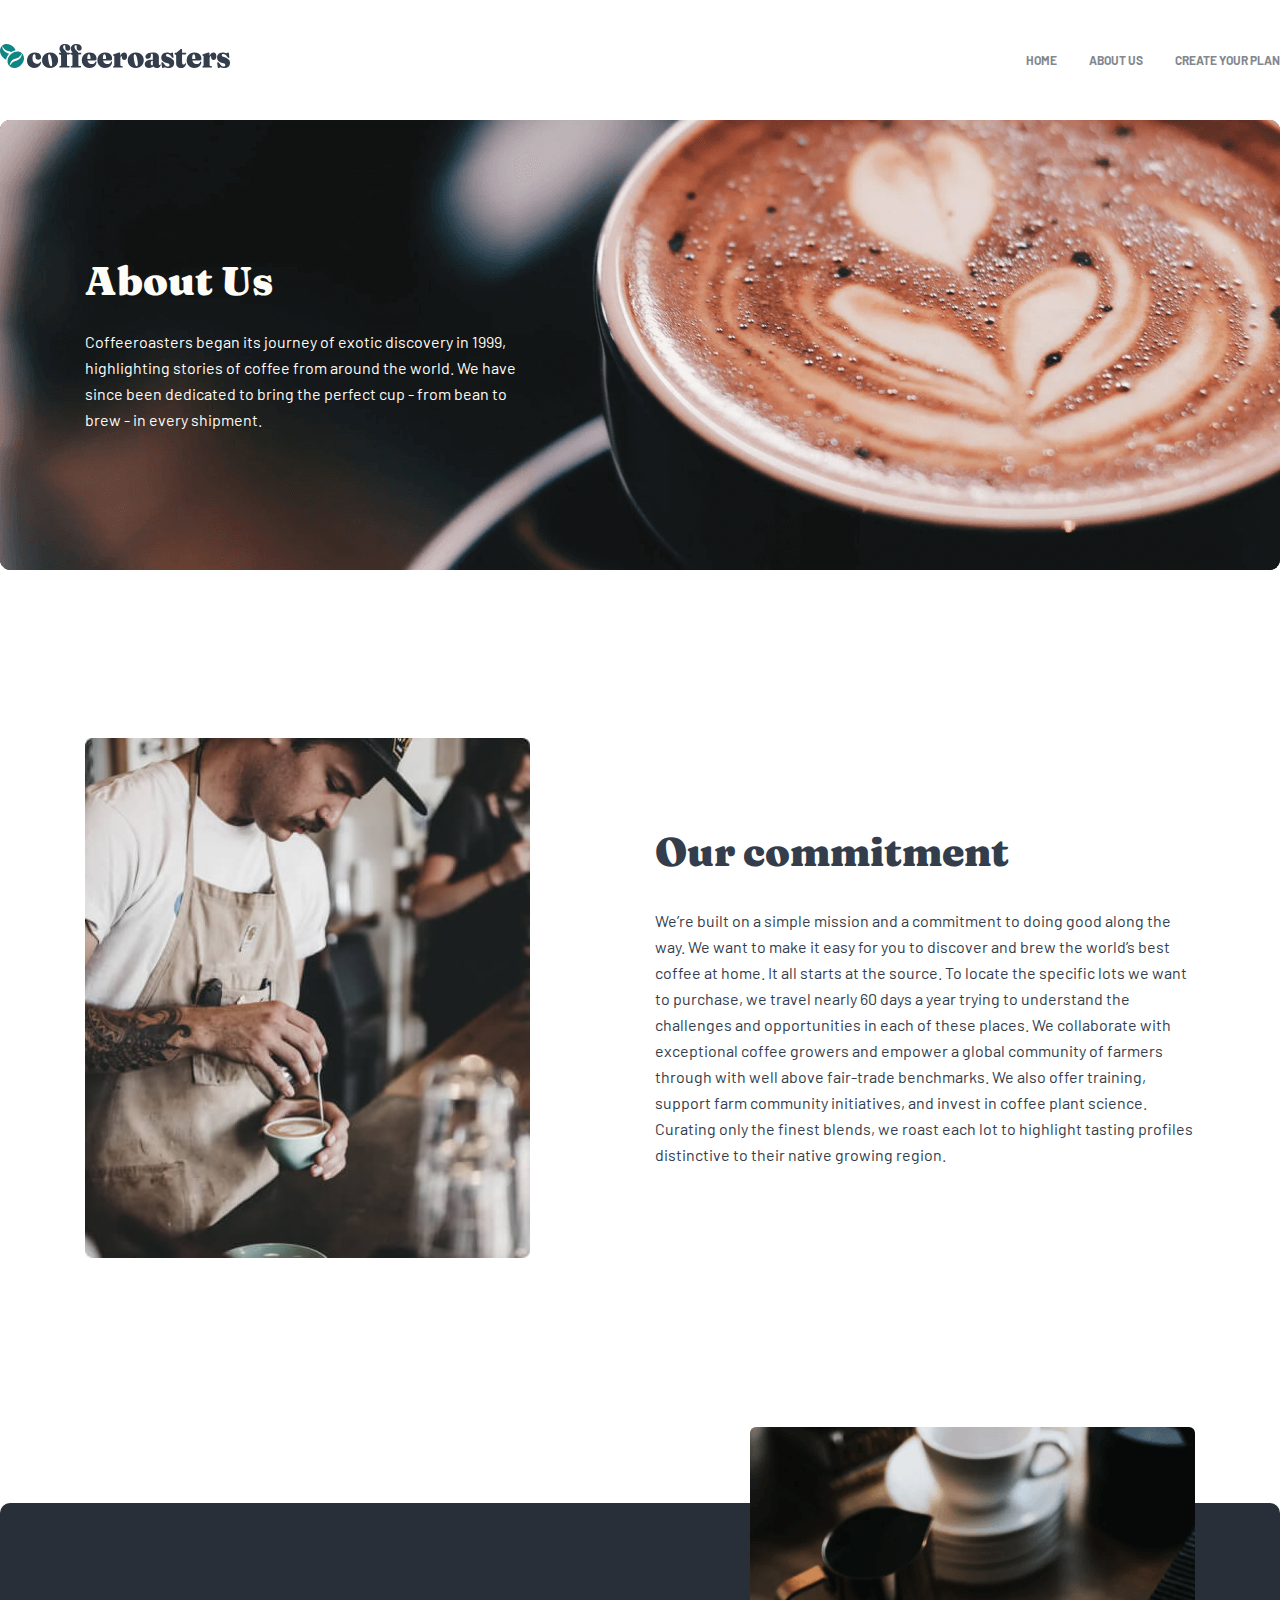
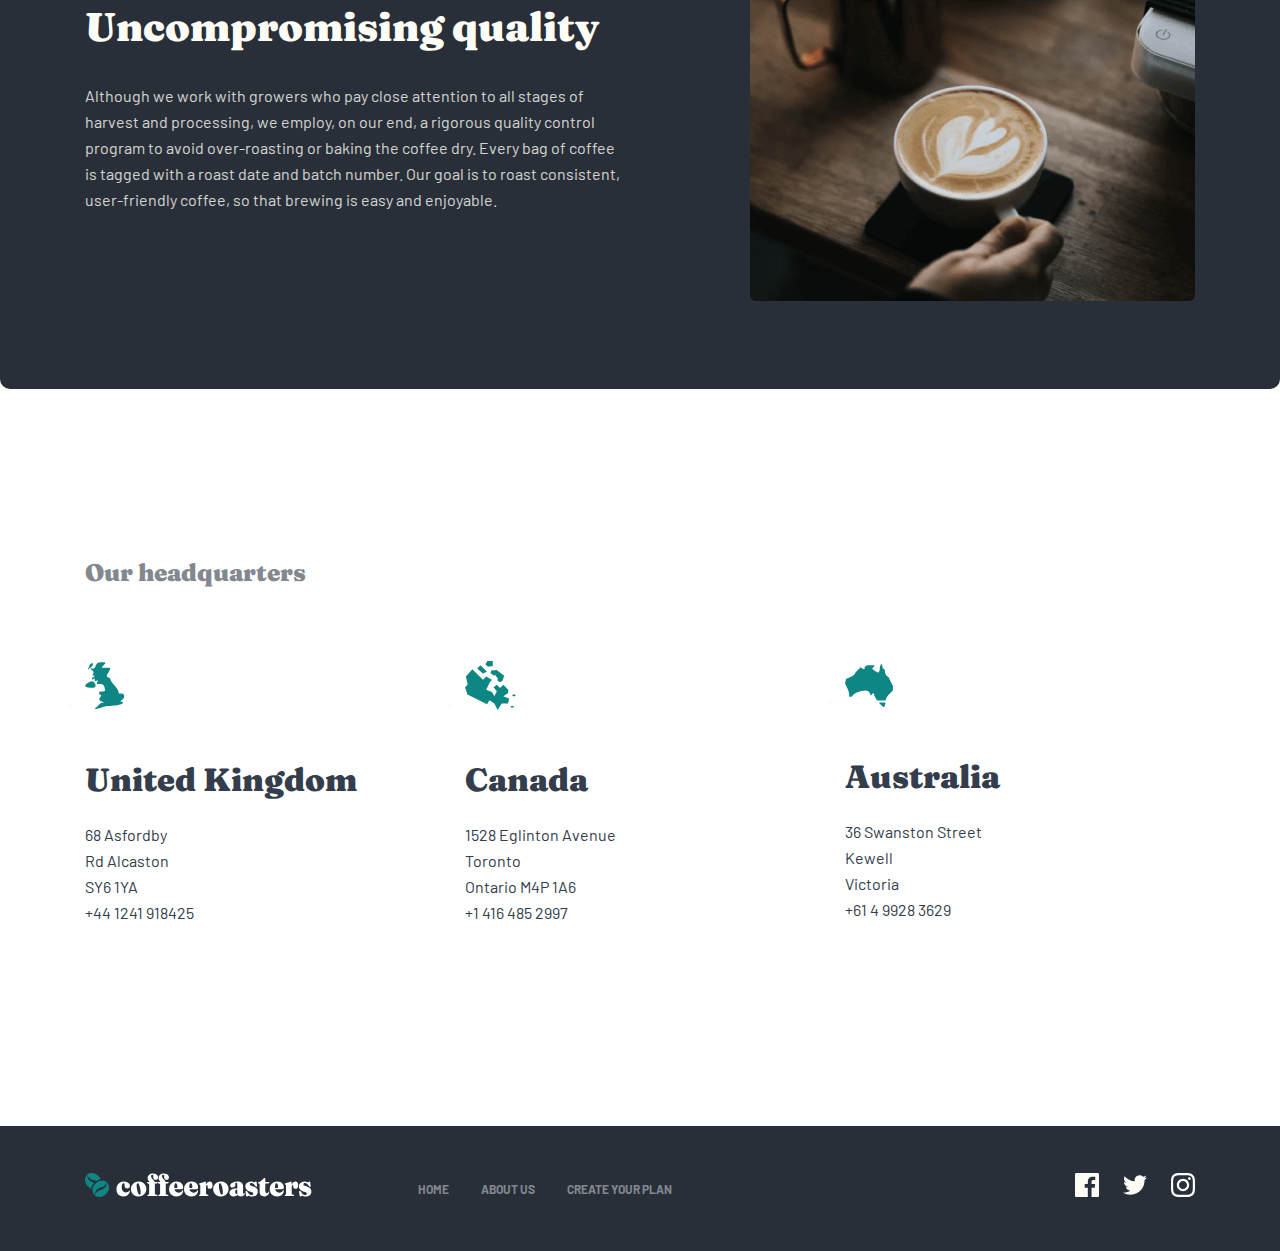
==== pages/about.html @ 466c1c4b "about page full" ====
<!DOCTYPE html>
<html lang="en">
  <head>
    <meta charset="UTF-8" />
    <meta http-equiv="X-UA-Compatible" content="IE=edge" />
    <meta name="viewport" content="width=device-width, initial-scale=1.0" />

    <link rel="stylesheet" href="/css/main.css" />
    <title>About</title>
  </head>
  <body>
    <header class="header">
      <div class="container">
        <div class="header__page">
          <div class="logo">
            <img
              width="24"
              height="24"
              src="/assets/images/Combined_Shape.svg"
              alt="coffee beans"
              class="logo__icon"
            />
            <img
              width="203"
              height="24"
              src="/assets/images/coffeeroasters_logo.svg"
              alt="coffeeroasters logo"
              class="logo__text"
            />
          </div>
          <ul class="nav">
            <li class="nav__item">
              <a href="/index.html" target="_blank">home</a>
            </li>
            <li class="nav__item">
              <a href="/pages/about.html">about us</a>
            </li>
            <li class="nav__item">
              <a href="/pages/subscribe.html" target="_blank"
                >create your plan</a
              >
            </li>
          </ul>
        </div>
      </div>
    </header>

    <main class="about-main">
      <div class="container">
        <!-- about-hero -->
        <section class="about-hero">
          <h2 class="about-hero__title">About Us</h2>
          <p class="about-hero__subtitle">
            Coffeeroasters began its journey of exotic discovery in 1999,
            highlighting stories of coffee from around the world. We have since
            been dedicated to bring the perfect cup - from bean to brew - in
            every shipment.
          </p>
        </section>
        <!-- commitment -->
        <section class="commitment">
          <img
            width="445"
            height="520"
            src="/assets/images/commitment.jpg"
            alt="a man making coffee"
            class="commitment__pic"
          />
          <div class="commitment__text">
            <h3 class="commitment__title">Our commitment</h3>
            <p class="commitment__subtitle">
              We’re built on a simple mission and a commitment to doing good
              along the way. We want to make it easy for you to discover and
              brew the world’s best coffee at home. It all starts at the source.
              To locate the specific lots we want to purchase, we travel nearly
              60 days a year trying to understand the challenges and
              opportunities in each of these places. We collaborate with
              exceptional coffee growers and empower a global community of
              farmers through with well above fair-trade benchmarks. We also
              offer training, support farm community initiatives, and invest in
              coffee plant science. Curating only the finest blends, we roast
              each lot to highlight tasting profiles distinctive to their native
              growing region.
            </p>
          </div>
        </section>
        <!-- quality -->
        <section class="quality">
          <div class="quality__text">
            <h3 class="quality__title">Uncompromising quality</h3>
            <p class="quality__subtitle">
              Although we work with growers who pay close attention to all
              stages of harvest and processing, we employ, on our end, a
              rigorous quality control program to avoid over-roasting or baking
              the coffee dry. Every bag of coffee is tagged with a roast date
              and batch number. Our goal is to roast consistent, user-friendly
              coffee, so that brewing is easy and enjoyable.
            </p>
          </div>
          <img
            width="445"
            height="474"
            src="/assets/images/quality.png"
            alt="a hand holding a cup of coffee"
            class="quality__pic"
          />
        </section>
        <!-- headquarters -->
        <section class="headquarters">
          <h4 class="headquarters__title">Our headquarters</h4>
          <ul class="headquarters__list">
            <li class="headquarters__item">
              <img
                width="40"
                height="49"
                src="/assets/images/UK.svg"
                alt="UK map icon"
                class="headquarters__icon"
              />
              <h5 class="hq__title">United Kingdom</h5>
              <p class="hq__subtitle">
                68 Asfordby <br />
                Rd Alcaston <br />
                SY6 1YA <br />
                +44 1241 918425
              </p>
            </li>
            <li class="headquarters__item">
              <img
                width="51"
                height="49"
                src="/assets/images/Canada.svg"
                alt="Canada map icon"
                class="headquarters__icon"
              />
              <h5 class="hq__title">Canada</h5>
              <p class="hq__subtitle">
                1528 Eglinton Avenue <br />
                Toronto <br />
                Ontario M4P 1A6 <br />
                +1 416 485 2997
              </p>
            </li>
            <li class="headquarters__item">
              <img
                width="48"
                height="43"
                src="/assets/images/Australia.svg"
                alt="Australia map icon"
                class="headquarters__icon"
              />
              <h5 class="hq__title">Australia</h5>
              <p class="hq__subtitle">
                36 Swanston Street <br />
                Kewell <br />
                Victoria <br />
                +61 4 9928 3629
              </p>
            </li>
          </ul>
        </section>
      </div>
    </main>

    <!-- footer -->
    <footer class="footer">
      <div class="container">
        <div class="footer__page">
          <div class="footer__left">
            <div class="footer__logo">
              <img
                width="24"
                height="24"
                src="/assets/images/Combined_Shape.svg"
                alt="coffee beans"
                class="logo__icon"
              />
              <img
                width="203"
                height="24"
                src="/assets/images/coffeeroasters_white.svg"
                alt="coffeeroasters logo"
                class="logo__text"
              />
            </div>
            <ul class="nav footer__nav">
              <li class="nav__item">
                <a href="/index.html">home</a>
              </li>
              <li class="nav__item">
                <a href="/pages/about.html" target="_blank">about us</a>
              </li>
              <li class="nav__item">
                <a href="/pages/subscribe.html" target="_blank"
                  >create your plan</a
                >
              </li>
            </ul>
          </div>
          <ul class="footer__list">
            <li class="footer__icon">
              <a href="https://facebook.com" target="_blank"
                ><img
                  width="24"
                  height="24"
                  src="/assets/images/facebook.svg"
                  alt="facebook icon"
              /></a>
            </li>
            <li class="footer__icon">
              <a href="https://twitter.com" target="_blank"
                ><img
                  width="24"
                  height="24"
                  src="/assets/images/twitter.svg"
                  alt="twitter icon"
              /></a>
            </li>
            <li class="footer__icon">
              <a href="https://instagram.com" target="_blank"
                ><img
                  width="24"
                  height="24"
                  src="/assets/images/instagram.svg"
                  alt="instagram icon"
              /></a>
            </li>
          </ul>
        </div>
      </div>
    </footer>
  </body>
</html>
---- css/main.css ----
.footer__list, .footer__left, .footer__page, .collection__list, .header__page .nav, .header__page {
  display: flex;
  justify-content: space-between;
  align-items: center;
}

* {
  margin: 0;
  padding: 0;
  box-sizing: border-box;
  scroll-behavior: smooth;
}

body {
  font-family: "Barlow-Regular";
  font-size: 16px;
  color: #fefcf7;
  line-height: 26px;
}

.container {
  width: 1280px;
  margin: 0 auto;
}

@font-face {
  font-family: "Barlow-Regular";
  src: url(../assets/fonts/Barlow-Regular.ttf);
  font-weight: 400;
  font-style: normal;
}
@font-face {
  font-family: "Barlow-Bold";
  src: url(../assets/fonts/Barlow-Bold.ttf);
  font-weight: 700;
  font-style: normal;
}
@font-face {
  font-family: "Fraunces";
  src: url(../assets/fonts/Fraunces_9pt-Black.ttf);
  font-weight: 900;
  font-style: normal;
}
.header {
  padding-top: 44px;
}
.header__page .nav {
  font-family: "Barlow-Bold";
  font-size: 12px;
  list-style-type: none;
  text-transform: uppercase;
  gap: 32px;
}
.header__page .nav__item a {
  text-decoration: none;
  color: #83888f;
}
.header__page .nav__item a:hover {
  color: #333d4b;
}

.hero {
  margin-top: 45px;
  padding: 116px 85px;
  background-image: url(/assets/images/Bitmap.jpg);
}
.hero__title {
  font-family: "Fraunces";
  font-size: 72px;
  line-height: 72px;
  color: #fefcf7;
  width: 493px;
}
.hero__subtitle {
  mix-blend-mode: normal;
  opacity: 0.8;
  width: 445px;
  margin-top: 32px;
}
.hero__btn {
  background-color: #f4f1eb;
  border-radius: 6px;
  border: none;
  margin-top: 56px;
  padding: 15px 31px;
  font-family: "Fraunces";
  color: #333d4b;
}
.hero__btn:hover {
  background-color: #66d2cf;
  color: #fefcf7;
}
.hero__btn:active {
  background-color: #fdd6ba;
  color: #333d4b;
}

.collection {
  margin-top: 160px;
}
.collection__title {
  font-family: "Fraunces";
  font-size: 150px;
  line-height: 72px;
  text-align: center;
  background: -webkit-linear-gradient(#dadad8, #fefcf7);
  -webkit-background-clip: text;
  -webkit-text-fill-color: transparent;
  padding: 20px 86px;
  margin-bottom: -40px;
  mix-blend-mode: normal;
}
.collection__item {
  width: 255px;
  text-align: center;
}
.collection .card__title {
  font-family: "Fraunces";
  font-size: 24px;
  color: #333d4b;
  margin-top: 70px;
}
.collection .card__subtitle {
  color: #333d4b;
  margin-top: 24px;
}

.choose__page {
  margin-top: 200px;
  background-color: #282f38;
  border-radius: 10px;
}
.choose__text {
  text-align: center;
  padding: 100px 370px;
  padding-bottom: 300px;
}
.choose__title {
  font-family: "Fraunces";
  font-size: 24px;
}
.choose__subtitle {
  margin-top: 32px;
  opacity: 0.8;
}
.choose__cards {
  margin-top: -240px;
  display: flex;
  justify-content: center;
}
.choose__cards_title {
  font-family: "Fraunces";
  font-size: 24px;
  margin-top: 56px;
}
.choose__cards_subtitle {
  margin-top: 24px;
  opacity: 0.8;
}
.choose__list {
  display: flex;
  align-items: center;
  gap: 30px;
  list-style-type: none;
}
.choose__item {
  width: 350px;
  padding: 72px 48px 48px 48px;
  text-align: center;
  background-color: #0e8784;
  border-radius: 8px;
}

.work {
  margin-top: 200px;
  padding: 0 85px;
}
.work__title {
  font-family: "Fraunces";
  font-size: 24px;
  line-height: 32px;
  color: #83888f;
}
.work__line {
  position: relative;
  margin-top: 95px;
}
.work__line .line__oval1 {
  position: absolute;
  left: 0;
  top: 0;
}
.work__line .line__oval2 {
  position: absolute;
  left: 380px;
  top: 0;
}
.work__line .line__oval3 {
  position: absolute;
  left: 760px;
  top: 0;
}
.work__list {
  display: flex;
  align-items: center;
  gap: 95px;
  margin-top: 82px;
}
.work__item_num {
  font-family: "Fraunces";
  font-size: 72px;
  line-height: 72px;
  color: #fdd6ba;
}
.work__item_title {
  width: 255px;
  font-family: "Fraunces";
  font-size: 32px;
  line-height: 36px;
  margin-top: 38px;
  color: #333d4b;
}
.work__item_subtitle {
  margin-top: 42px;
  color: #333d4b;
}
.work__btn {
  margin-top: 64px;
}

.footer {
  margin-top: 200px;
}
.footer__page {
  padding: 47px 85px;
  background-color: #282f38;
}
.footer__left {
  gap: 103px;
}
.footer__nav {
  display: flex;
  align-items: center;
  gap: 32px;
  list-style-type: none;
}
.footer__nav .nav__item {
  text-transform: uppercase;
  font-family: "Barlow-Bold";
  font-size: 12px;
}
.footer__nav .nav__item:hover a {
  color: #fefcf7;
}
.footer__nav .nav__item a {
  text-decoration: none;
  color: #83888f;
}
.footer__list {
  gap: 24px;
  list-style-type: none;
}

.about-hero {
  margin-top: 45px;
  padding: 137px 85px;
  background-image: url(/assets/images/Bitmap_1.png);
}
.about-hero__title {
  font-family: "Fraunces";
  font-size: 40px;
  line-height: 48px;
}
.about-hero__subtitle {
  width: 445px;
  margin-top: 24px;
}

.commitment {
  display: flex;
  align-items: center;
  justify-content: center;
  gap: 125px;
  margin-top: 168px;
}
.commitment__title {
  font-family: "Fraunces";
  font-size: 40px;
  line-height: 48px;
  color: #333d4b;
}
.commitment__subtitle {
  width: 540px;
  margin-top: 32px;
  color: #333d4b;
}

.quality {
  display: flex;
  justify-content: space-between;
  margin-top: 245px;
  background-color: #282f38;
  padding-left: 85px;
  padding-right: 85px;
  border-radius: 10px;
}
.quality__text {
  padding-top: 100px;
  padding-bottom: 176px;
}
.quality__title {
  font-family: "Fraunces";
  font-size: 40px;
  line-height: 48px;
}
.quality__subtitle {
  width: 540px;
  margin-top: 32px;
  opacity: 0.8;
}
.quality__pic {
  margin-top: -76px;
  border-radius: 6px;
}

.headquarters {
  margin-top: 168px;
  padding-left: 85px;
}
.headquarters__title {
  font-family: "Fraunces";
  font-size: 24px;
  line-height: 32px;
  color: #83888f;
}
.headquarters__list {
  display: flex;
  align-items: center;
  gap: 95px;
}
.headquarters__item {
  width: 285px;
  margin-top: 72px;
}
.headquarters__item .hq__title {
  font-family: "Fraunces";
  font-size: 32px;
  line-height: 36px;
  margin-top: 45px;
  color: #333d4b;
}
.headquarters__item .hq__subtitle {
  margin-top: 24px;
  color: #333d4b;
}/*# sourceMappingURL=main.css.map */
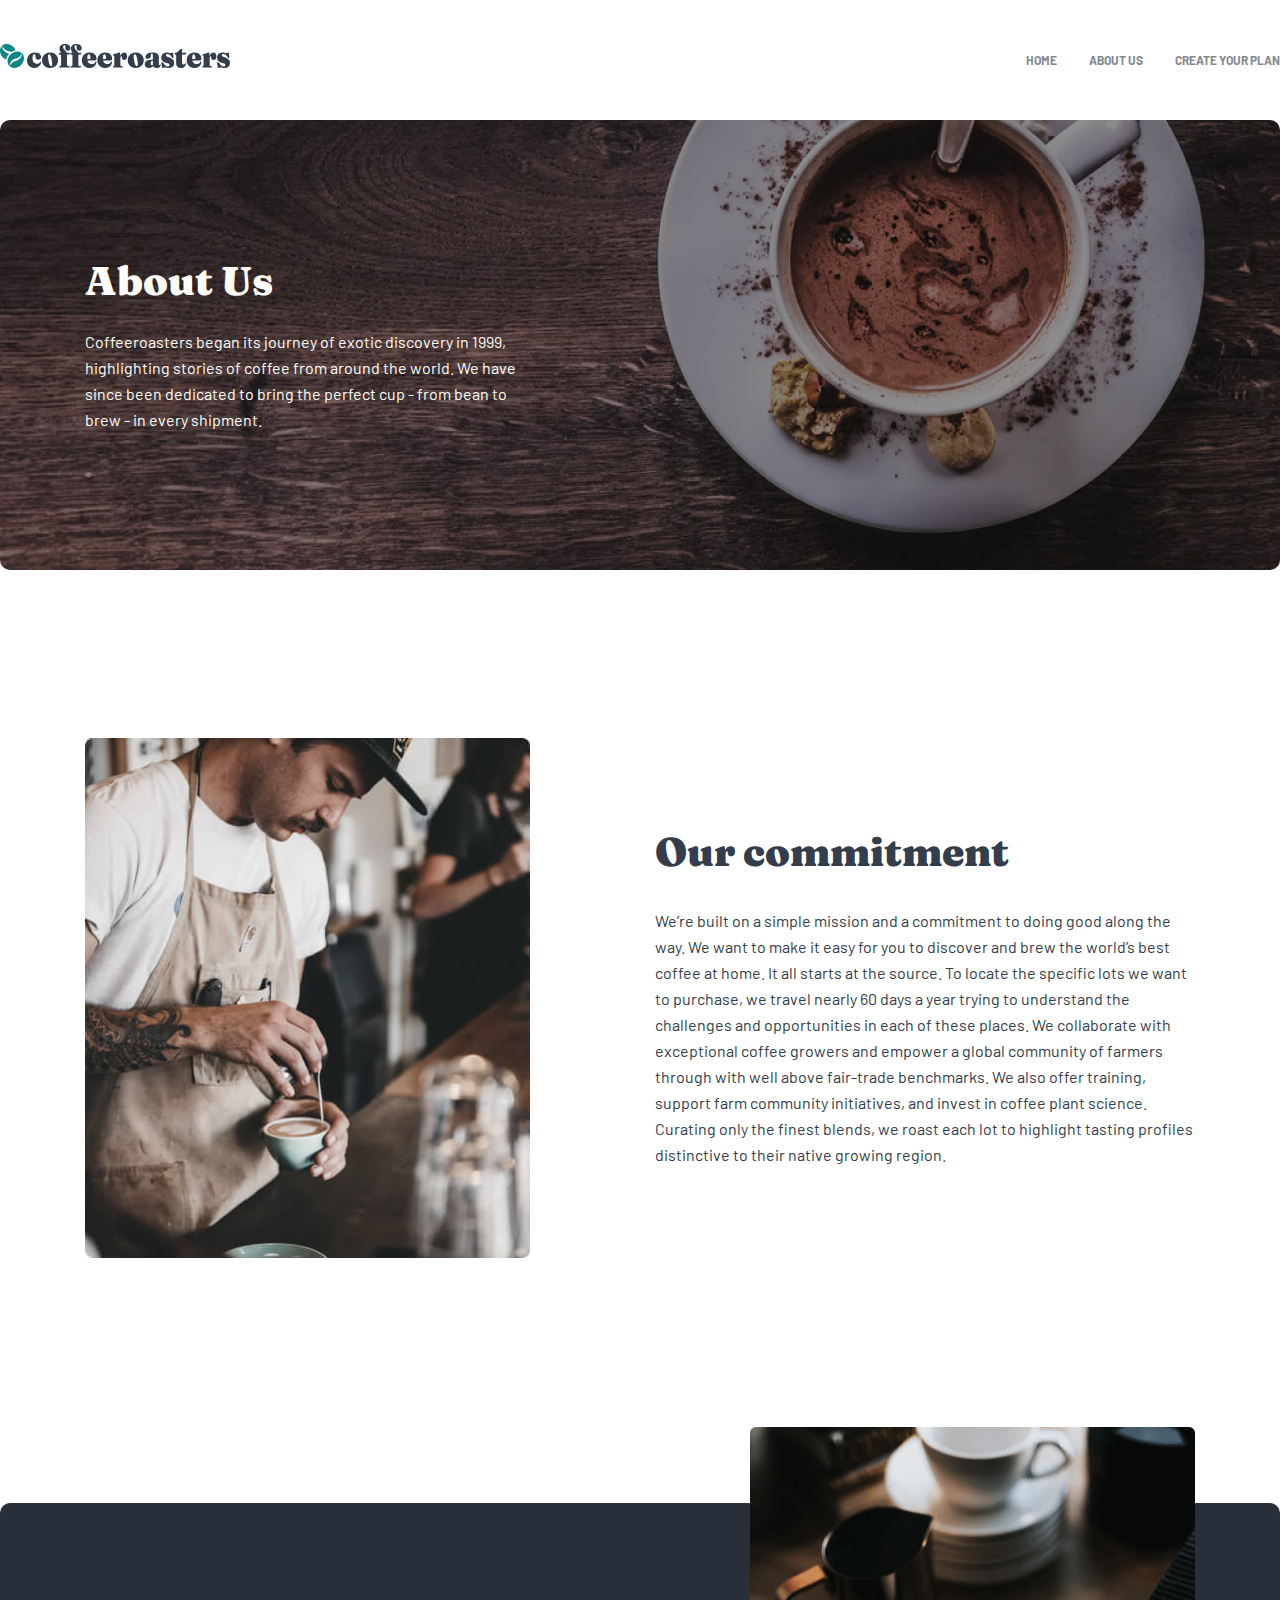
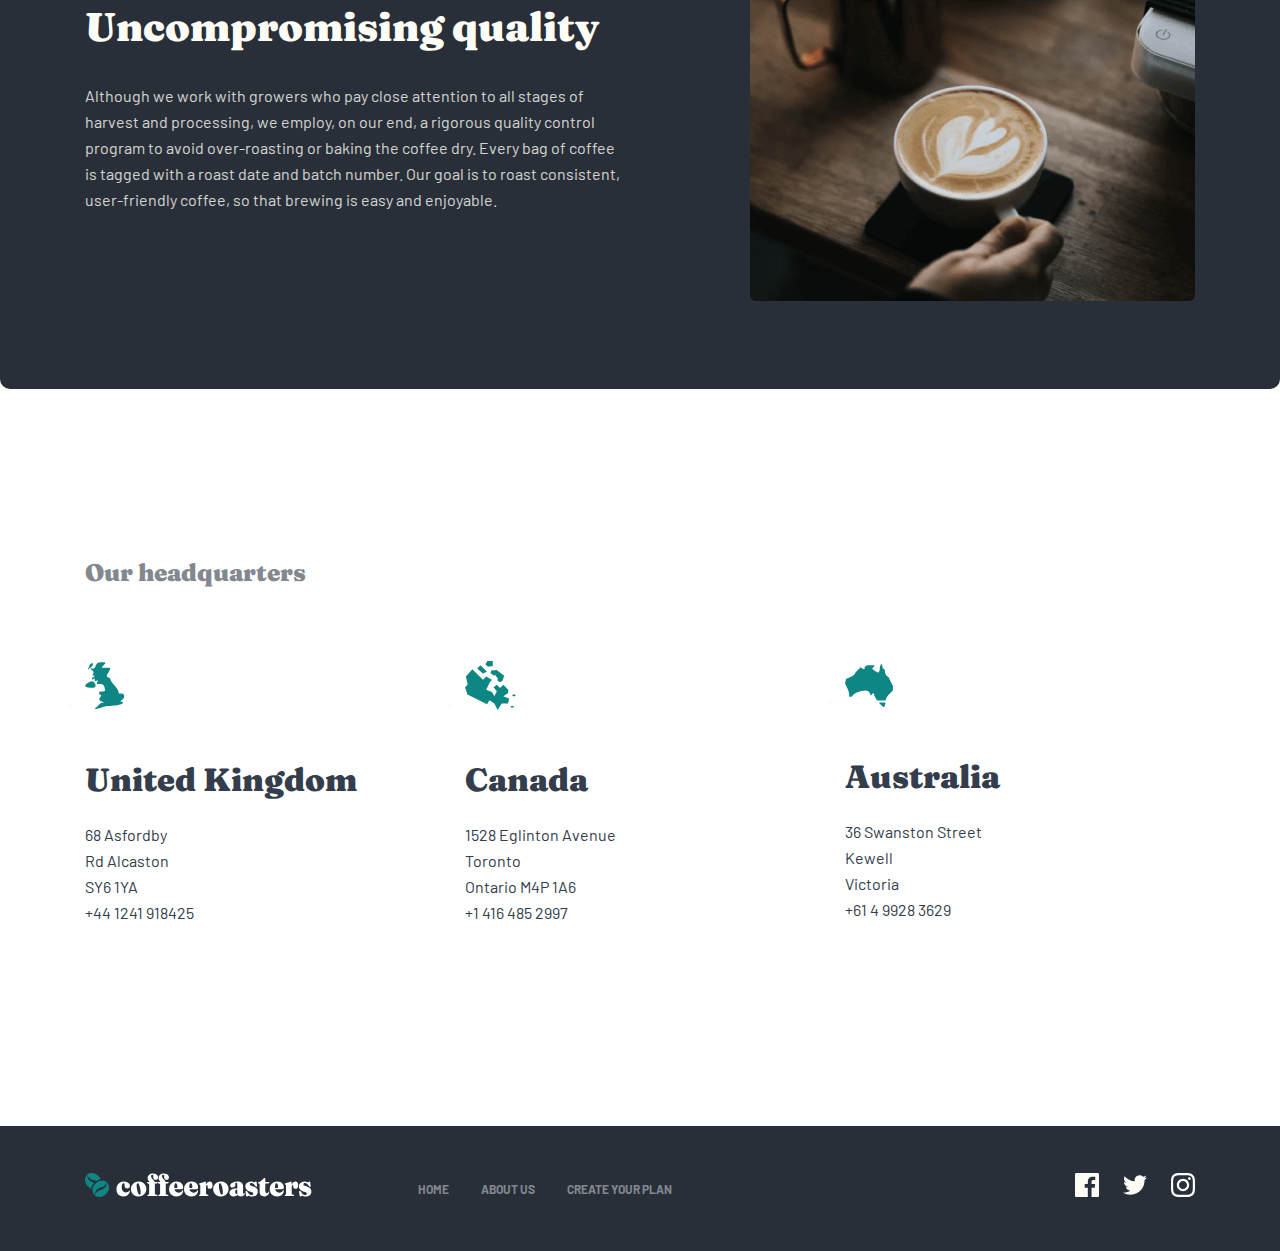
==== commit be674624: "the end" ====
--- a/pages/about.html
+++ b/pages/about.html
@@ -185,10 +185,10 @@
             </div>
             <ul class="nav footer__nav">
               <li class="nav__item">
-                <a href="/index.html">home</a>
+                <a href="/index.html" target="_blank">home</a>
               </li>
               <li class="nav__item">
-                <a href="/pages/about.html" target="_blank">about us</a>
+                <a href="/pages/about.html">about us</a>
               </li>
               <li class="nav__item">
                 <a href="/pages/subscribe.html" target="_blank"
--- a/css/main.css
+++ b/css/main.css
@@ -1,4 +1,4 @@
-.footer__list, .footer__left, .footer__page, .collection__list, .header__page .nav, .header__page {
+.blitz-question .answer-list, .footer__list, .footer__left, .footer__page, .collection__list, .header__page .nav, .header__page {
   display: flex;
   justify-content: space-between;
   align-items: center;
@@ -63,6 +63,7 @@
   margin-top: 45px;
   padding: 116px 85px;
   background-image: url(/assets/images/Bitmap.jpg);
+  border-radius: 10px;
 }
 .hero__title {
   font-family: "Fraunces";
@@ -187,7 +188,7 @@
 }
 .work__line .line__oval1 {
   position: absolute;
-  left: 0;
+  left: -14px;
   top: 0;
 }
 .work__line .line__oval2 {
@@ -197,7 +198,7 @@
 }
 .work__line .line__oval3 {
   position: absolute;
-  left: 760px;
+  left: 745px;
   top: 0;
 }
 .work__list {
@@ -205,6 +206,7 @@
   align-items: center;
   gap: 95px;
   margin-top: 82px;
+  list-style-type: none;
 }
 .work__item_num {
   font-family: "Fraunces";
@@ -261,10 +263,15 @@
   list-style-type: none;
 }
 
+.subs-footer {
+  margin-top: 168px;
+}
+
 .about-hero {
   margin-top: 45px;
   padding: 137px 85px;
-  background-image: url(/assets/images/Bitmap_1.png);
+  background-image: url(/assets/images/about-hero.png);
+  border-radius: 10px;
 }
 .about-hero__title {
   font-family: "Fraunces";
@@ -352,4 +359,185 @@
 .headquarters__item .hq__subtitle {
   margin-top: 24px;
   color: #333d4b;
+}
+
+.subs-hero {
+  margin-top: 52px;
+  padding: 134px 85px;
+  background-image: url(/assets/images/subs-hero.png);
+  border-radius: 10px;
+}
+.subs-hero__title {
+  font-family: "Fraunces";
+  font-size: 72px;
+  line-height: 72px;
+}
+.subs-hero__subtitle {
+  width: 445px;
+  margin-top: 32px;
+  opacity: 0.8;
+}
+
+.plan-menu {
+  margin-top: 155px;
+  padding-top: 33px;
+  padding-left: 100px;
+  padding-right: 150px;
+  padding-bottom: 100px;
+  background-color: #282f38;
+  border-radius: 10px;
+}
+.plan-menu__title {
+  color: #fefcf7;
+}
+.plan-menu__subtitle {
+  color: #fefcf7;
+}
+
+.option-question {
+  display: flex;
+  justify-content: space-between;
+  margin-top: 168px;
+  padding-right: 85px;
+  padding-left: 85px;
+}
+
+.option-menu__line {
+  opacity: 0.5;
+}
+.option-menu__text {
+  width: 255px;
+  display: flex;
+  align-items: center;
+  gap: 24px;
+  font-family: "Fraunces";
+  font-size: 24px;
+  line-height: 32px;
+  margin: 24px 0;
+  color: #acafb2;
+}
+.option-menu__text:first-child {
+  margin-top: 0;
+}
+.option-menu__text:hover {
+  color: #b5b7b9;
+}
+.option-menu__text:hover span {
+  color: #858a90;
+}
+.option-menu__text:active {
+  color: #858a90;
+}
+.option-menu__text:active span {
+  color: #333d4b;
+}
+
+.blitz-question__list {
+  display: flex;
+  flex-direction: column;
+  gap: 88px;
+}
+.blitz-question__item .question {
+  display: flex;
+  align-items: center;
+  justify-content: space-between;
+}
+.blitz-question__item .question__text {
+  font-family: "Fraunces";
+  font-size: 40px;
+  line-height: 48px;
+  color: #83888f;
+}
+.blitz-question__item .arrow-up {
+  border: solid black;
+  border-width: 0 3px 3px 0;
+  display: inline-block;
+  padding: 3px;
+  transform: rotate(-135deg);
+  -webkit-transform: rotate(-135deg);
+}
+.blitz-question .answer-list {
+  margin-top: 56px;
+}
+.blitz-question .answer-list .answer-item {
+  padding: 32px 28px;
+  padding-bottom: 84px;
+  background-color: #f4f1eb;
+  border-radius: 8px;
+  transition: background-color 0.3s linear;
+}
+.blitz-question .answer-list .answer-item .answer-title {
+  font-family: "Fraunces";
+  font-size: 24px;
+  line-height: 32px;
+  color: #333d4b;
+}
+.blitz-question .answer-list .answer-item .answer-subtitle {
+  width: 172px;
+  margin-top: 24px;
+  color: #333d4b;
+}
+.blitz-question .answer-list .answer-item_active {
+  background-color: #0e8784;
+}
+.blitz-question .answer-list .answer-item_active .answer-title {
+  color: #fff;
+}
+.blitz-question .answer-list .answer-item_active .answer-subtitle {
+  color: #fefcf7;
+}
+.blitz-question .answer-list .answer-item_active:hover .answer-title {
+  color: #333d4b;
+}
+.blitz-question .answer-list .answer-item_active:hover .answer-subtitle {
+  color: #333d4b;
+}
+.blitz-question .answer-list .answer-item:hover {
+  background-color: #fdd6ba;
+}
+.blitz-question .order {
+  margin-top: 84px;
+  padding: 31px 64px 27px 64px;
+  background-color: #282f38;
+}
+.blitz-question .order__title {
+  text-transform: uppercase;
+  color: #fff;
+  font-weight: 400;
+  font-size: 16px;
+  opacity: 0.5;
+}
+.blitz-question .order__subtitle {
+  margin-top: 8px;
+  width: 602px;
+  font-family: "Fraunces";
+  font-size: 24px;
+  line-height: 40px;
+  color: #fff;
+}
+.blitz-question .order .green-text {
+  color: #0e8784;
+}
+.blitz-question .create-button {
+  text-align: right;
+}
+.blitz-question .create-button .create-plan-btn {
+  margin-top: 40px;
+  padding: 15px 35px;
+  background-color: #f4f1eb;
+  font-family: "Fraunces";
+  font-size: 18px;
+  line-height: 25px;
+  text-align: center;
+  border: none;
+  color: #333d4b;
+  border-radius: 6px;
+}
+.blitz-question .create-button .create-plan-btn:hover {
+  background-color: #66d2cf;
+  color: #fefcf7;
+}
+.blitz-question .create-button .create-plan-btn:active {
+  color: #333d4b;
+  background-color: #fdd6ba;
 }/*# sourceMappingURL=main.css.map */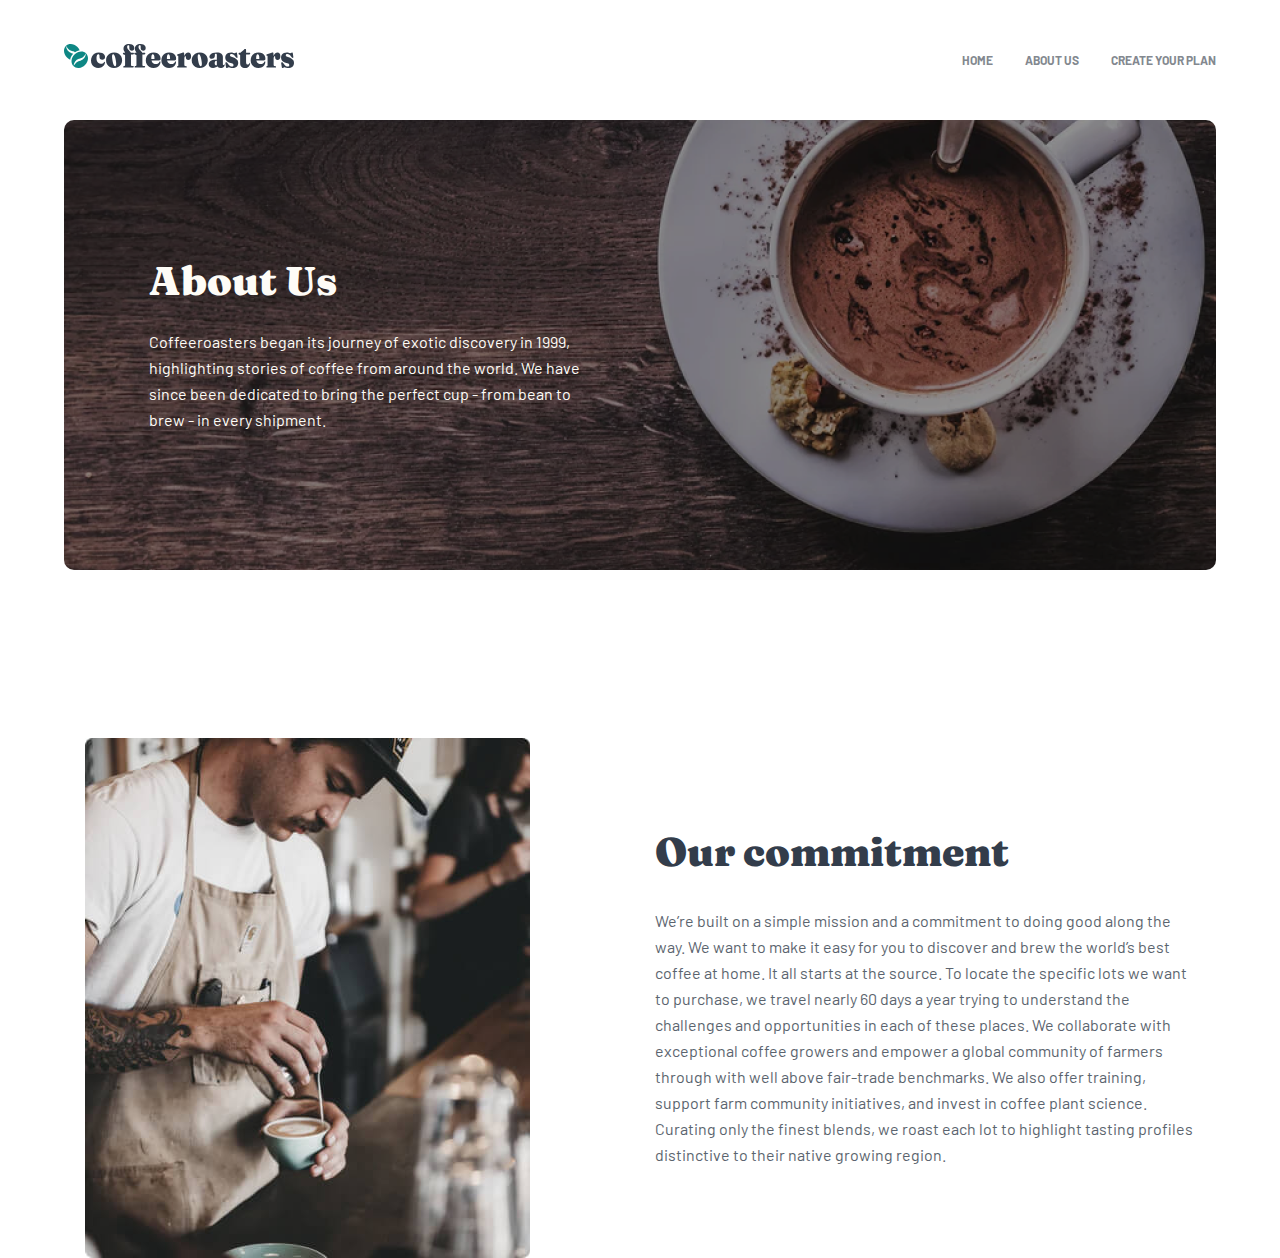
==== commit 19aecd8b: "home-page-got-responsed" ====
--- a/pages/about.html
+++ b/pages/about.html
@@ -41,13 +41,19 @@
               >
             </li>
           </ul>
+          <img
+            width="16"
+            height="15"
+            src="../assets/images/hamburger-icon.svg"
+            alt="hamburger-icon"
+            class="hamburger-icon"
+          />
         </div>
       </div>
     </header>
 
     <main class="about-main">
       <div class="container">
-        <!-- about-hero -->
         <section class="about-hero">
           <h2 class="about-hero__title">About Us</h2>
           <p class="about-hero__subtitle">
@@ -57,11 +63,9 @@
             every shipment.
           </p>
         </section>
-        <!-- commitment -->
+
         <section class="commitment">
           <img
-            width="445"
-            height="520"
             src="/assets/images/commitment.jpg"
             alt="a man making coffee"
             class="commitment__pic"
@@ -84,7 +88,8 @@
             </p>
           </div>
         </section>
-        <!-- quality -->
+
+        <!--         
         <section class="quality">
           <div class="quality__text">
             <h3 class="quality__title">Uncompromising quality</h3>
@@ -105,7 +110,7 @@
             class="quality__pic"
           />
         </section>
-        <!-- headquarters -->
+        
         <section class="headquarters">
           <h4 class="headquarters__title">Our headquarters</h4>
           <ul class="headquarters__list">
@@ -158,29 +163,19 @@
               </p>
             </li>
           </ul>
-        </section>
+        </section> -->
       </div>
     </main>
 
-    <!-- footer -->
-    <footer class="footer">
+    <!-- <footer class="footer">
       <div class="container">
         <div class="footer__page">
           <div class="footer__left">
             <div class="footer__logo">
               <img
-                width="24"
-                height="24"
-                src="/assets/images/Combined_Shape.svg"
-                alt="coffee beans"
-                class="logo__icon"
-              />
-              <img
-                width="203"
-                height="24"
-                src="/assets/images/coffeeroasters_white.svg"
-                alt="coffeeroasters logo"
-                class="logo__text"
+                src="/assets/images/footer_logo.svg"
+                alt="logo"
+                class="footer__logo_icon"
               />
             </div>
             <ul class="nav footer__nav">
@@ -188,46 +183,70 @@
                 <a href="/index.html" target="_blank">home</a>
               </li>
               <li class="nav__item">
-                <a href="/pages/about.html">about us</a>
+                <a href="./about.html">about us</a>
               </li>
               <li class="nav__item">
-                <a href="/pages/subscribe.html" target="_blank"
-                  >create your plan</a
-                >
+                <a href="./subscribe.html" target="_blank">create your plan</a>
               </li>
             </ul>
           </div>
           <ul class="footer__list">
             <li class="footer__icon">
               <a href="https://facebook.com" target="_blank"
-                ><img
+                ><svg
+                  class="facebook-icon"
                   width="24"
                   height="24"
-                  src="/assets/images/facebook.svg"
-                  alt="facebook icon"
-              /></a>
+                  viewBox="0 0 24 24"
+                  fill="none"
+                  xmlns="http://www.w3.org/2000/svg"
+                >
+                  <path
+                    d="M22.675 0H1.325C0.593 0 0 0.593 0 1.325V22.676C0 23.407 0.593 24 1.325 24H12.82V14.706H9.692V11.084H12.82V8.413C12.82 5.313 14.713 3.625 17.479 3.625C18.804 3.625 19.942 3.724 20.274 3.768V7.008L18.356 7.009C16.852 7.009 16.561 7.724 16.561 8.772V11.085H20.148L19.681 14.707H16.561V24H22.677C23.407 24 24 23.407 24 22.675V1.325C24 0.593 23.407 0 22.675 0Z"
+                    fill="#FEFCF7"
+                  />
+                </svg>
+              </a>
             </li>
             <li class="footer__icon">
               <a href="https://twitter.com" target="_blank"
-                ><img
+                ><svg
+                  class="twitter-icon"
+                  width="24"
+                  height="20"
+                  viewBox="0 0 24 20"
+                  fill="none"
+                  xmlns="http://www.w3.org/2000/svg"
+                >
+                  <path
+                    d="M24 2.55705C23.117 2.94905 22.168 3.21305 21.172 3.33205C22.189 2.72305 22.97 1.75805 23.337 0.608047C22.386 1.17205 21.332 1.58205 20.21 1.80305C19.313 0.846047 18.032 0.248047 16.616 0.248047C13.437 0.248047 11.101 3.21405 11.819 6.29305C7.728 6.08805 4.1 4.12805 1.671 1.14905C0.381 3.36205 1.002 6.25705 3.194 7.72305C2.388 7.69705 1.628 7.47605 0.965 7.10705C0.911 9.38805 2.546 11.522 4.914 11.997C4.221 12.185 3.462 12.229 2.69 12.081C3.316 14.037 5.134 15.46 7.29 15.5C5.22 17.123 2.612 17.848 0 17.54C2.179 18.937 4.768 19.752 7.548 19.752C16.69 19.752 21.855 12.031 21.543 5.10605C22.505 4.41105 23.34 3.54405 24 2.55705Z"
+                    fill="#FEFCF7"
+                  />
+                </svg>
+              </a>
+            </li>
+            <li class="footer__icon">
+              <a href="https://instagram.com" target="_blank"
+                ><svg
+                  class="instagram-icon"
                   width="24"
                   height="24"
-                  src="/assets/images/twitter.svg"
-                  alt="twitter icon"
-              /></a>
-            </li>
-            <li class="footer__icon">
-              <a href="https://instagram.com" target="_blank"
-                ><img
-                  width="24"
-                  height="24"
-                  src="/assets/images/instagram.svg"
-                  alt="instagram icon"
-              /></a>
+                  viewBox="0 0 24 24"
+                  fill="none"
+                  xmlns="http://www.w3.org/2000/svg"
+                >
+                  <path
+                    fill-rule="evenodd"
+                    clip-rule="evenodd"
+                    d="M12 0C8.741 0 8.333 0.014 7.053 0.072C2.695 0.272 0.273 2.69 0.073 7.052C0.014 8.333 0 8.741 0 12C0 15.259 0.014 15.668 0.072 16.948C0.272 21.306 2.69 23.728 7.052 23.928C8.333 23.986 8.741 24 12 24C15.259 24 15.668 23.986 16.948 23.928C21.302 23.728 23.73 21.31 23.927 16.948C23.986 15.668 24 15.259 24 12C24 8.741 23.986 8.333 23.928 7.053C23.732 2.699 21.311 0.273 16.949 0.073C15.668 0.014 15.259 0 12 0ZM12 2.163C15.204 2.163 15.584 2.175 16.85 2.233C20.102 2.381 21.621 3.924 21.769 7.152C21.827 8.417 21.838 8.797 21.838 12.001C21.838 15.206 21.826 15.585 21.769 16.85C21.62 20.075 20.105 21.621 16.85 21.769C15.584 21.827 15.206 21.839 12 21.839C8.796 21.839 8.416 21.827 7.151 21.769C3.891 21.62 2.38 20.07 2.232 16.849C2.174 15.584 2.162 15.205 2.162 12C2.162 8.796 2.175 8.417 2.232 7.151C2.381 3.924 3.896 2.38 7.151 2.232C8.417 2.175 8.796 2.163 12 2.163ZM5.838 12C5.838 8.597 8.597 5.838 12 5.838C15.403 5.838 18.162 8.597 18.162 12C18.162 15.404 15.403 18.163 12 18.163C8.597 18.163 5.838 15.403 5.838 12ZM12 16C9.791 16 8 14.21 8 12C8 9.791 9.791 8 12 8C14.209 8 16 9.791 16 12C16 14.21 14.209 16 12 16ZM16.965 5.595C16.965 4.8 17.61 4.155 18.406 4.155C19.201 4.155 19.845 4.8 19.845 5.595C19.845 6.39 19.201 7.035 18.406 7.035C17.61 7.035 16.965 6.39 16.965 5.595Z"
+                    fill="#FEFCF7"
+                  />
+                </svg>
+              </a>
             </li>
           </ul>
         </div>
       </div>
-    </footer>
+    </footer> -->
   </body>
 </html>
--- a/css/main.css
+++ b/css/main.css
@@ -19,10 +19,16 @@
 }
 
 .container {
-  width: 1280px;
+  max-width: 1280px;
+  width: 90vw;
   margin: 0 auto;
 }
 
+@media only screen and (max-width: 400px) {
+  .container {
+    width: 95vw;
+  }
+}
 @font-face {
   font-family: "Barlow-Regular";
   src: url(../assets/fonts/Barlow-Regular.ttf);
@@ -58,11 +64,24 @@
 .header__page .nav__item a:hover {
   color: #333d4b;
 }
-
+.header__page .hamburger-icon {
+  display: none;
+}
+
+@media only screen and (max-width: 650px) {
+  .header__page .nav {
+    display: none;
+  }
+  .header__page .hamburger-icon {
+    display: block;
+  }
+}
 .hero {
   margin-top: 45px;
   padding: 116px 85px;
   background-image: url(/assets/images/Bitmap.jpg);
+  background-position: center;
+  background-repeat: no-repeat;
   border-radius: 10px;
 }
 .hero__title {
@@ -70,22 +89,24 @@
   font-size: 72px;
   line-height: 72px;
   color: #fefcf7;
-  width: 493px;
+  max-width: 493px;
 }
 .hero__subtitle {
   mix-blend-mode: normal;
   opacity: 0.8;
-  width: 445px;
+  max-width: 445px;
   margin-top: 32px;
 }
 .hero__btn {
-  background-color: #f4f1eb;
+  background-color: #0e8784;
   border-radius: 6px;
   border: none;
   margin-top: 56px;
   padding: 15px 31px;
   font-family: "Fraunces";
-  color: #333d4b;
+  font-size: 18px;
+  line-height: 25px;
+  color: #fefcf7;
 }
 .hero__btn:hover {
   background-color: #66d2cf;
@@ -96,6 +117,78 @@
   color: #333d4b;
 }
 
+@media only screen and (max-width: 1110px) {
+  .hero__title {
+    font-size: 62px;
+    line-height: 62px;
+  }
+}
+@media only screen and (max-width: 1026px) {
+  .hero__title {
+    font-size: 57px;
+    line-height: 57px;
+  }
+}
+@media only screen and (max-width: 770px) {
+  .hero__title {
+    max-width: 330px;
+    font-size: 48px;
+    line-height: 48px;
+  }
+  .hero__subtitle {
+    max-width: 398px;
+    font-size: 15px;
+    line-height: 25px;
+  }
+}
+@media only screen and (max-width: 553px) {
+  .hero {
+    padding: 100px 55px;
+  }
+}
+@media only screen and (max-width: 498px) {
+  .hero {
+    padding: 100px 35px;
+  }
+}
+@media only screen and (max-width: 445px) {
+  .hero {
+    padding: 100px 25px;
+    text-align: center;
+  }
+  .hero__title {
+    font-size: 40px;
+    line-height: 40px;
+  }
+  .hero__subtitle {
+    font-size: 15px;
+    line-height: 25px;
+    margin-top: 20px;
+  }
+  .hero__btn {
+    margin-top: 30px;
+  }
+}
+@media only screen and (max-width: 360px) {
+  .hero {
+    padding: 50px 15px;
+  }
+}
+@media only screen and (max-width: 337px) {
+  .hero__title {
+    font-size: 30px;
+    line-height: 30px;
+    max-width: 280px;
+  }
+  .hero__subtitle {
+    font-size: 12px;
+    line-height: 20px;
+    margin-top: 10px;
+  }
+  .hero__btn {
+    margin-top: 20px;
+  }
+}
 .collection {
   margin-top: 160px;
 }
@@ -107,40 +200,166 @@
   background: -webkit-linear-gradient(#dadad8, #fefcf7);
   -webkit-background-clip: text;
   -webkit-text-fill-color: transparent;
-  padding: 20px 86px;
+  padding-top: 20px;
+  margin: 0 86px;
   margin-bottom: -40px;
   mix-blend-mode: normal;
 }
+.collection__list {
+  margin-left: auto;
+  margin-right: auto;
+}
 .collection__item {
-  width: 255px;
+  display: flex;
+  flex-direction: column;
+  justify-content: center;
+  align-items: center;
+  max-width: 255px;
   text-align: center;
 }
-.collection .card__title {
+.collection__item img {
+  max-width: 255px;
+  max-height: 193px;
+}
+.collection__item_text {
+  margin-top: 50px;
+}
+.collection__item_text .card__title {
   font-family: "Fraunces";
   font-size: 24px;
   color: #333d4b;
-  margin-top: 70px;
-}
-.collection .card__subtitle {
+}
+.collection__item_text .card__subtitle {
   color: #333d4b;
   margin-top: 24px;
 }
 
+@media only screen and (max-width: 1384px) {
+  .collection__title {
+    font-size: 140px;
+  }
+}
+@media only screen and (max-width: 1304px) {
+  .collection__title {
+    font-size: 130px;
+    margin-left: 0;
+    margin-right: 0;
+  }
+}
+@media only screen and (max-width: 1244px) {
+  .collection__title {
+    font-size: 130px;
+  }
+}
+@media only screen and (max-width: 1101px) {
+  .collection__title {
+    font-size: 120px;
+    margin-left: 0px;
+    margin-right: 0px;
+  }
+  .collection__item_text {
+    margin-top: 30px;
+  }
+}
+@media only screen and (max-width: 1075px) {
+  .collection__title {
+    font-size: 110px;
+  }
+  .collection__item img {
+    max-width: 200px;
+  }
+}
+@media only screen and (max-width: 886px) {
+  .collection__title {
+    font-size: 96px;
+  }
+}
+@media only screen and (max-width: 837px) {
+  .collection__list {
+    flex-direction: column;
+    justify-content: center;
+    gap: 47px;
+  }
+  .collection__item {
+    max-width: 570px;
+    flex-direction: row;
+    justify-content: space-between;
+  }
+  .collection__item .card-subtitle {
+    font-size: 15px;
+  }
+}
+@media only screen and (max-width: 762px) {
+  .collection__title {
+    font-size: 80px;
+  }
+}
+@media only screen and (max-width: 686px) {
+  .collection__title {
+    font-size: 70px;
+  }
+  .collection__list {
+    gap: 37px;
+  }
+}
+@media only screen and (max-width: 572px) {
+  .collection__title {
+    font-size: 60px;
+  }
+  .collection__list {
+    gap: 30px;
+  }
+}
+@media only screen and (max-width: 465px) {
+  .collection__title {
+    font-size: 50px;
+  }
+  .collection__list {
+    margin-top: 30px;
+    gap: 48px;
+  }
+  .collection__item {
+    flex-direction: column;
+    max-width: 282px;
+  }
+  .collection__item_text {
+    margin-top: 24px;
+  }
+  .collection__item_text .card-subtitle {
+    margin-top: 16px;
+  }
+}
+@media only screen and (max-width: 398px) {
+  .collection__title {
+    font-size: 40px;
+  }
+}
+@media only screen and (max-width: 359px) {
+  .collection__title {
+    font-size: 40px;
+  }
+}
 .choose__page {
+  min-height: 577px;
   margin-top: 200px;
   background-color: #282f38;
   border-radius: 10px;
 }
 .choose__text {
   text-align: center;
-  padding: 100px 370px;
-  padding-bottom: 300px;
+  padding-top: 100px;
+  display: flex;
+  flex-direction: column;
+  justify-content: center;
+  align-items: center;
 }
 .choose__title {
-  font-family: "Fraunces";
-  font-size: 24px;
+  max-width: 330px;
+  font-family: "Fraunces";
+  font-size: 40px;
 }
 .choose__subtitle {
+  max-width: 540px;
   margin-top: 32px;
   opacity: 0.8;
 }
@@ -148,6 +367,8 @@
   margin-top: -240px;
   display: flex;
   justify-content: center;
+  padding-right: 85px;
+  padding-left: 85px;
 }
 .choose__cards_title {
   font-family: "Fraunces";
@@ -165,13 +386,77 @@
   list-style-type: none;
 }
 .choose__item {
-  width: 350px;
+  width: auto;
   padding: 72px 48px 48px 48px;
   text-align: center;
   background-color: #0e8784;
   border-radius: 8px;
 }
 
+@media only screen and (max-width: 1111px) {
+  .choose__page {
+    height: 573px;
+  }
+  .choose__cards {
+    margin-top: -320px;
+  }
+  .choose__cards:last-child {
+    margin-bottom: 100px;
+  }
+  .choose__list {
+    flex-direction: column;
+  }
+  .choose__item {
+    padding: 41px 70px;
+    display: flex;
+    align-items: center;
+    justify-content: space-between;
+    gap: 55px;
+    text-align: start;
+  }
+  .choose__cards_title {
+    margin-top: 0;
+  }
+  .choose__cards_subtitle {
+    max-width: 344px;
+  }
+}
+@media only screen and (max-width: 588px) {
+  .choose__page {
+    height: 902px;
+  }
+  .choose__subtitle {
+    max-width: 350px;
+  }
+  .choose__cards {
+    margin-top: -540px;
+    padding-left: 48px;
+    padding-right: 48px;
+  }
+  .choose__cards_subtitle {
+    max-width: 212px;
+    width: 100%;
+    height: auto;
+  }
+  .choose__item {
+    max-width: 280px;
+    min-height: 382px;
+    flex-direction: column;
+    align-items: center;
+    text-align: center;
+    padding: 72px 33px;
+    padding-bottom: 48px;
+  }
+  .choose__item_subtitle {
+    font-size: 15px;
+  }
+}
+@media only screen and (max-width: 460px) {
+  .choose__page {
+    padding-left: 10px;
+    padding-right: 10px;
+  }
+}
 .work {
   margin-top: 200px;
   padding: 0 85px;
@@ -186,27 +471,40 @@
   position: relative;
   margin-top: 95px;
 }
+.work__line hr {
+  max-width: 760px;
+  height: 1px;
+  border-color: #fdd6ba;
+  border: 2px solid #fdd6ba;
+}
 .work__line .line__oval1 {
   position: absolute;
   left: -14px;
-  top: 0;
+  top: -15px;
 }
 .work__line .line__oval2 {
   position: absolute;
-  left: 380px;
-  top: 0;
+  left: 360px;
+  top: -15px;
 }
 .work__line .line__oval3 {
   position: absolute;
   left: 745px;
-  top: 0;
+  top: -15px;
 }
 .work__list {
   display: flex;
-  align-items: center;
-  gap: 95px;
+  align-items: baseline;
+  align-content: flex-start;
+  justify-content: space-between;
   margin-top: 82px;
+  margin-bottom: 64px;
+  padding: 10px;
   list-style-type: none;
+}
+.work__item {
+  max-width: 100%;
+  height: auto;
 }
 .work__item_num {
   font-family: "Fraunces";
@@ -215,21 +513,90 @@
   color: #fdd6ba;
 }
 .work__item_title {
-  width: 255px;
-  font-family: "Fraunces";
-  font-size: 32px;
-  line-height: 36px;
+  max-width: 200px;
+  font-family: "Fraunces";
+  font-size: 28px;
+  line-height: 32px;
+  margin-top: 42px;
+  color: #333d4b;
+}
+.work__item_subtitle {
+  max-width: 285px;
+  min-height: 154px;
+  height: auto;
   margin-top: 38px;
   color: #333d4b;
-}
-.work__item_subtitle {
-  margin-top: 42px;
-  color: #333d4b;
+  font-size: 15px;
 }
 .work__btn {
-  margin-top: 64px;
-}
-
+  width: 217px;
+  height: 56px;
+  background-color: #0e8784;
+  border-radius: 6px;
+  border: none;
+  padding: 15px 31px;
+  font-family: "Fraunces";
+  font-size: 18px;
+  line-height: 25px;
+  color: #fefcf7;
+}
+
+@media only screen and (max-width: 1086px) {
+  .work {
+    padding: 0;
+  }
+}
+@media only screen and (max-width: 888px) {
+  .work__line hr {
+    max-width: 467px;
+  }
+  .work__line .line__oval2 {
+    left: 202px;
+  }
+  .work__line .line__oval3 {
+    left: 432px;
+  }
+  .work__list {
+    gap: 10px;
+    margin-bottom: 44px;
+  }
+}
+@media only screen and (max-width: 588px) {
+  .work {
+    display: flex;
+    flex-direction: column;
+    align-items: center;
+    justify-content: center;
+  }
+  .work__title {
+    text-align: center;
+  }
+  .work__line {
+    display: none;
+  }
+  .work__list {
+    max-width: 100%;
+    flex-direction: column;
+    justify-content: center;
+    align-items: center;
+    gap: 56px;
+    text-align: center;
+  }
+  .work__item {
+    text-align: center;
+  }
+  .work__item_title {
+    max-width: 327px;
+    margin-top: 24px;
+  }
+  .work__item_subtitle {
+    max-width: 327px;
+    margin-top: 24px;
+  }
+  .work__btn {
+    text-align: center;
+  }
+}
 .footer {
   margin-top: 200px;
 }
@@ -239,6 +606,10 @@
 }
 .footer__left {
   gap: 103px;
+}
+.footer__logo_icon {
+  max-width: 236px;
+  height: 26;
 }
 .footer__nav {
   display: flex;
@@ -262,15 +633,46 @@
   gap: 24px;
   list-style-type: none;
 }
+.footer__list .facebook-icon:hover path {
+  fill: #fdd6ba;
+}
+.footer__list .twitter-icon:hover path {
+  fill: #fdd6ba;
+}
+.footer__list .instagram-icon:hover path {
+  fill: #fdd6ba;
+}
 
 .subs-footer {
   margin-top: 168px;
 }
 
+@media only screen and (max-width: 920px) {
+  .footer__page {
+    flex-direction: column;
+    gap: 65px;
+  }
+  .footer__left {
+    flex-direction: column;
+    gap: 33px;
+  }
+}
+@media only screen and (max-width: 430px) {
+  .footer__page {
+    padding: 54px;
+  }
+  .footer__nav {
+    flex-direction: column;
+    gap: 24px;
+  }
+}
 .about-hero {
   margin-top: 45px;
   padding: 137px 85px;
   background-image: url(/assets/images/about-hero.png);
+  background-position: center;
+  background-size: cover;
+  background-repeat: no-repeat;
   border-radius: 10px;
 }
 .about-hero__title {
@@ -279,10 +681,24 @@
   line-height: 48px;
 }
 .about-hero__subtitle {
-  width: 445px;
+  max-width: 445px;
   margin-top: 24px;
 }
 
+@media only screen and (max-width: 650px) {
+  .about-hero {
+    padding: auto;
+    text-align: center;
+  }
+  .about-hero__title {
+    font-size: 28px;
+    line-height: 28px;
+  }
+  .about-hero__subtitle {
+    font-size: 15px;
+    line-height: 25px;
+  }
+}
 .commitment {
   display: flex;
   align-items: center;
@@ -290,6 +706,10 @@
   gap: 125px;
   margin-top: 168px;
 }
+.commitment__pic {
+  max-width: 445px;
+  height: auto;
+}
 .commitment__title {
   font-family: "Fraunces";
   font-size: 40px;
@@ -297,11 +717,57 @@
   color: #333d4b;
 }
 .commitment__subtitle {
-  width: 540px;
+  max-width: 540px;
   margin-top: 32px;
   color: #333d4b;
-}
-
+  opacity: 0.8;
+}
+
+@media only screen and (max-width: 1029px) {
+  .commitment {
+    gap: 69px;
+  }
+  .commitment__title {
+    font-size: 32px;
+    line-height: 48px;
+  }
+  .commitment__subtitle {
+    font-size: 15px;
+    line-height: 25px;
+    margin-top: 30px;
+  }
+}
+@media only screen and (max-width: 950px) {
+  .commitment__pic {
+    width: 281px;
+    height: 470px;
+  }
+}
+@media only screen and (max-width: 706px) {
+  .commitment {
+    gap: 40px;
+  }
+  .commitment__title {
+    text-align: center;
+  }
+}
+@media only screen and (max-width: 673px) {
+  .commitment {
+    width: 100%;
+    flex-direction: column;
+    gap: 48px;
+    text-align: center;
+  }
+  .commitment__pic {
+    width: 329px;
+    height: 400px;
+  }
+}
+@media only screen and (max-width: 350px) {
+  .commitment__pic {
+    width: 280px;
+  }
+}
 .quality {
   display: flex;
   justify-content: space-between;
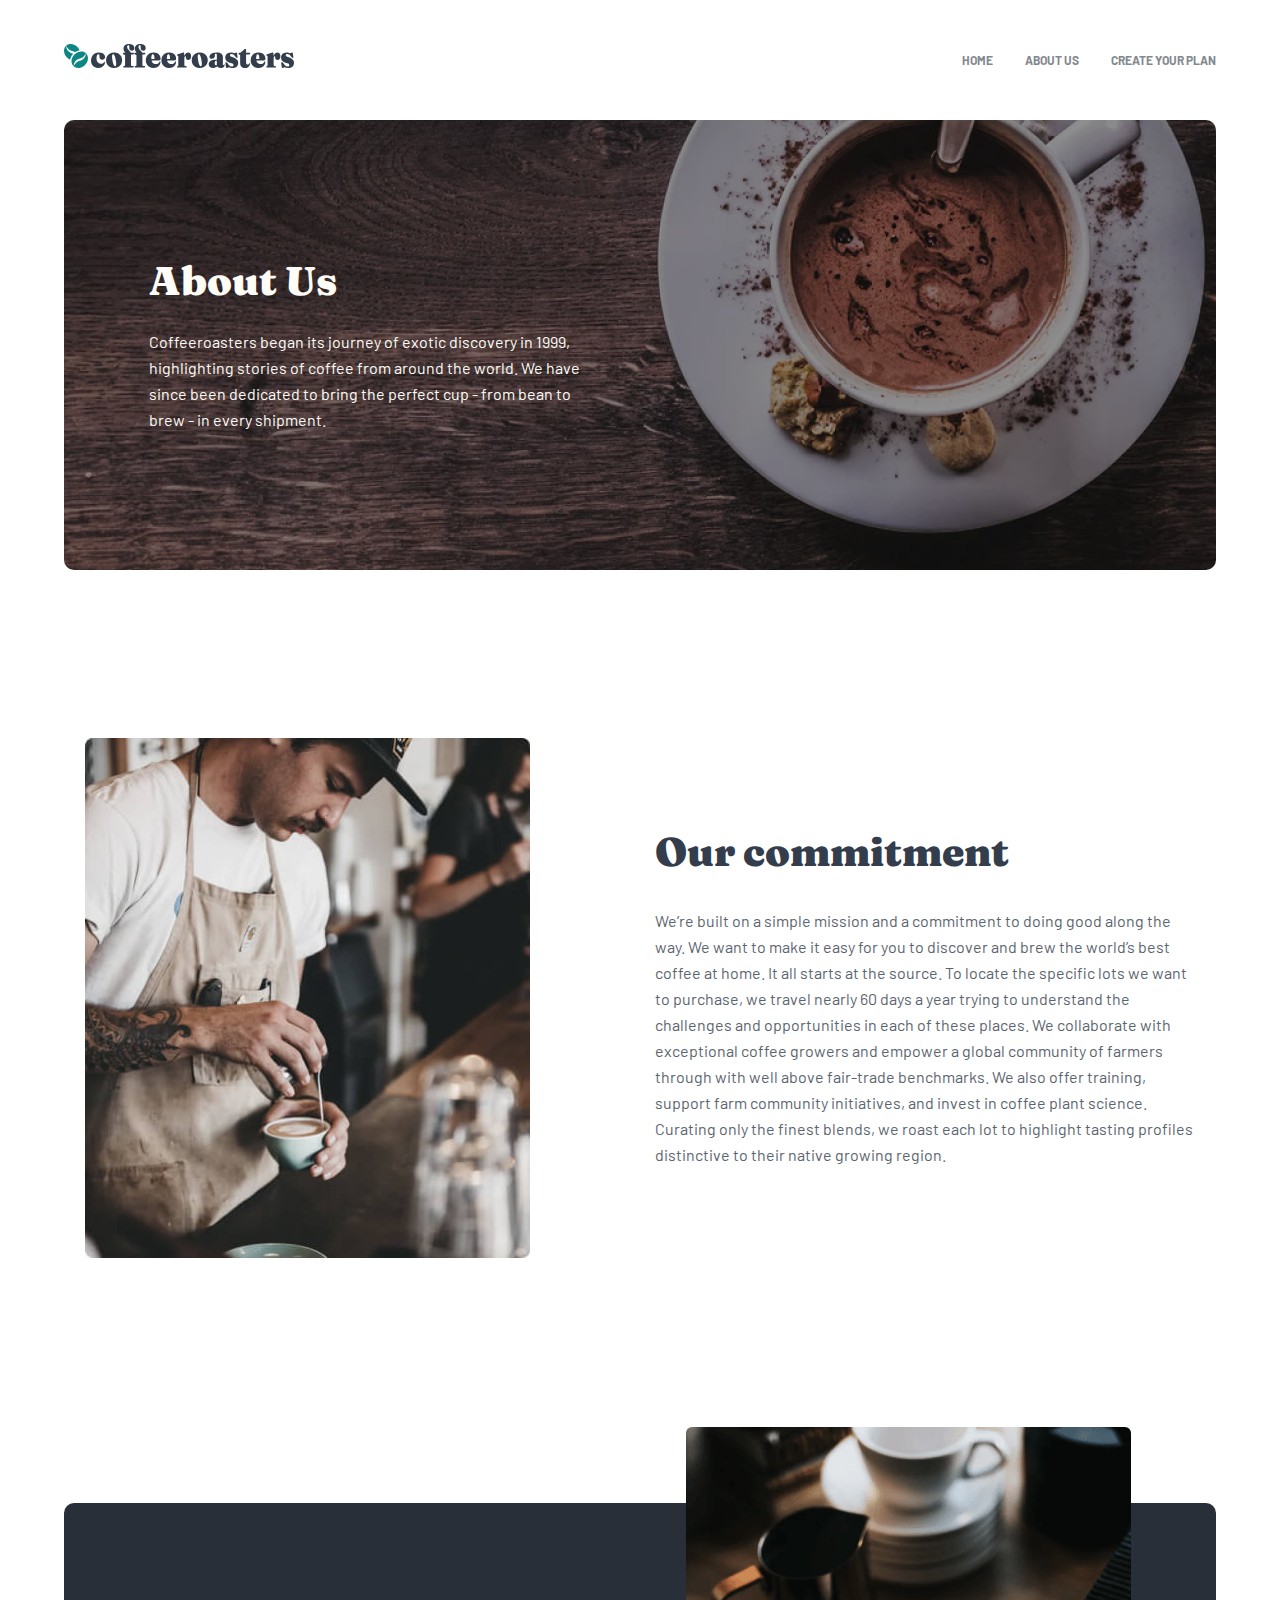
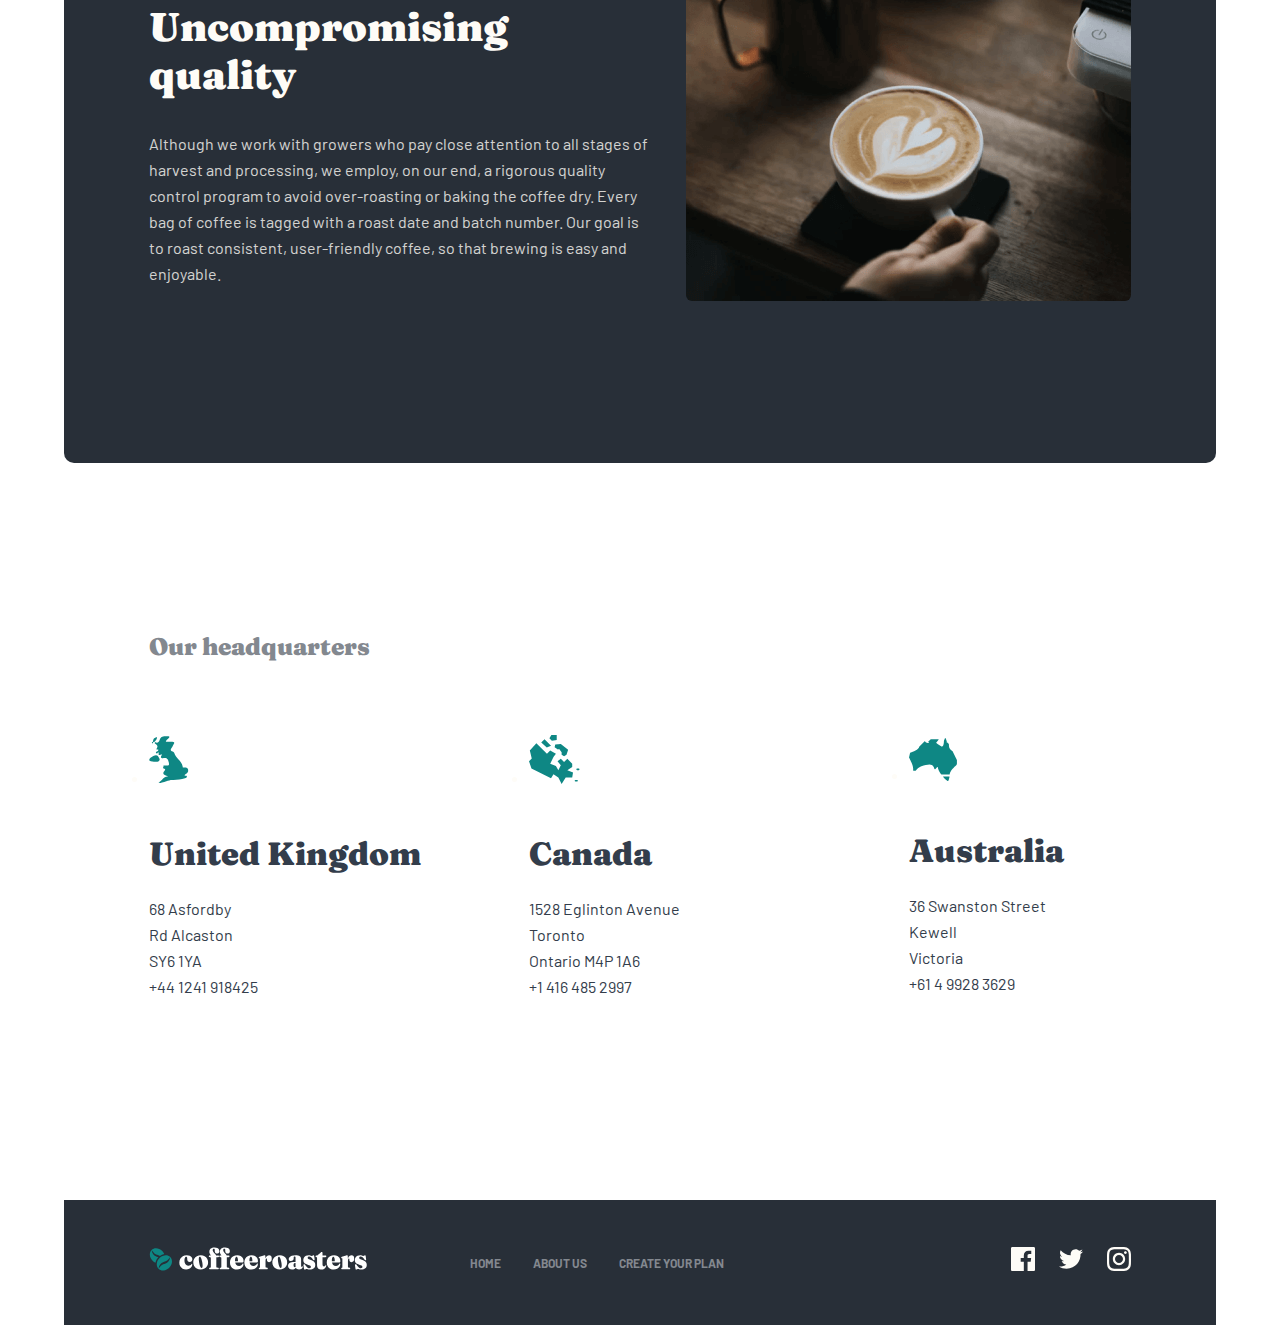
==== commit 087d2c11: "about-page-added-responsive" ====
--- a/pages/about.html
+++ b/pages/about.html
@@ -89,7 +89,6 @@
           </div>
         </section>
 
-        <!--         
         <section class="quality">
           <div class="quality__text">
             <h3 class="quality__title">Uncompromising quality</h3>
@@ -109,8 +108,15 @@
             alt="a hand holding a cup of coffee"
             class="quality__pic"
           />
-        </section>
-        
+          <img
+            width="573"
+            height="320"
+            src="/assets/images/quality-tablet.png"
+            alt="a hand holding a cup of coffee"
+            class="quality-tablet-pic"
+          />
+        </section>
+
         <section class="headquarters">
           <h4 class="headquarters__title">Our headquarters</h4>
           <ul class="headquarters__list">
@@ -163,11 +169,11 @@
               </p>
             </li>
           </ul>
-        </section> -->
+        </section>
       </div>
     </main>
 
-    <!-- <footer class="footer">
+    <footer class="footer">
       <div class="container">
         <div class="footer__page">
           <div class="footer__left">
@@ -247,6 +253,6 @@
           </ul>
         </div>
       </div>
-    </footer> -->
+    </footer>
   </body>
 </html>
--- a/css/main.css
+++ b/css/main.css
@@ -771,6 +771,7 @@
 .quality {
   display: flex;
   justify-content: space-between;
+  gap: 30px;
   margin-top: 245px;
   background-color: #282f38;
   padding-left: 85px;
@@ -787,7 +788,7 @@
   line-height: 48px;
 }
 .quality__subtitle {
-  width: 540px;
+  max-width: 540px;
   margin-top: 32px;
   opacity: 0.8;
 }
@@ -795,7 +796,75 @@
   margin-top: -76px;
   border-radius: 6px;
 }
-
+.quality-tablet-pic {
+  display: none;
+  border-radius: 6px;
+}
+
+@media only screen and (max-width: 1270px) {
+  .quality {
+    padding-left: 40px;
+    padding-right: 40px;
+  }
+}
+@media only screen and (max-width: 1191px) {
+  .quality {
+    flex-direction: column-reverse;
+    justify-content: center;
+    align-items: center;
+    margin-top: 320px;
+    padding-left: 74px;
+    padding-right: 74px;
+    padding-bottom: 67px;
+  }
+  .quality__pic {
+    display: none;
+  }
+  .quality-tablet-pic {
+    display: block;
+    margin-top: -160px;
+  }
+  .quality__text {
+    padding: 0;
+    text-align: center;
+  }
+  .quality__title {
+    margin-top: 64px;
+  }
+  .quality__subtitle {
+    margin-top: 24px;
+  }
+}
+@media only screen and (max-width: 700px) {
+  .quality-tablet-pic {
+    width: 379px;
+    height: 256px;
+    margin-top: -128px;
+  }
+}
+@media only screen and (max-width: 470px) {
+  .quality {
+    padding-left: 24px;
+    padding-right: 24px;
+    padding-bottom: 61px;
+  }
+  .quality-tablet-pic {
+    width: 279px;
+    height: 156px;
+    margin-top: -78px;
+  }
+  .quality__text {
+    width: 100%;
+  }
+  .quality__title {
+    font-size: 28px;
+    line-height: 28px;
+  }
+  .quality__subtitle {
+    font-size: 15px;
+    line-height: 25px;
+  }
+}
 .headquarters {
   margin-top: 168px;
   padding-left: 85px;
@@ -827,6 +896,40 @@
   color: #333d4b;
 }
 
+@media only screen and (max-width: 1070px) {
+  .headquarters {
+    padding: 0;
+  }
+  .headquarters__list {
+    gap: 60px;
+  }
+}
+@media only screen and (max-width: 630px) {
+  .headquarters {
+    display: flex;
+    flex-direction: column;
+    align-items: center;
+    justify-content: center;
+  }
+  .headquarters__list {
+    flex-direction: column;
+    justify-content: center;
+    align-items: center;
+    text-align: center;
+    gap: 80px;
+  }
+  .headquarters__item {
+    margin: 0;
+    padding: 0;
+  }
+  .headquarters__item:first-child {
+    margin-top: 72px;
+  }
+  .headquarters .hq__title {
+    font-size: 28px;
+    line-height: 36px;
+  }
+}
 .subs-hero {
   margin-top: 52px;
   padding: 134px 85px;
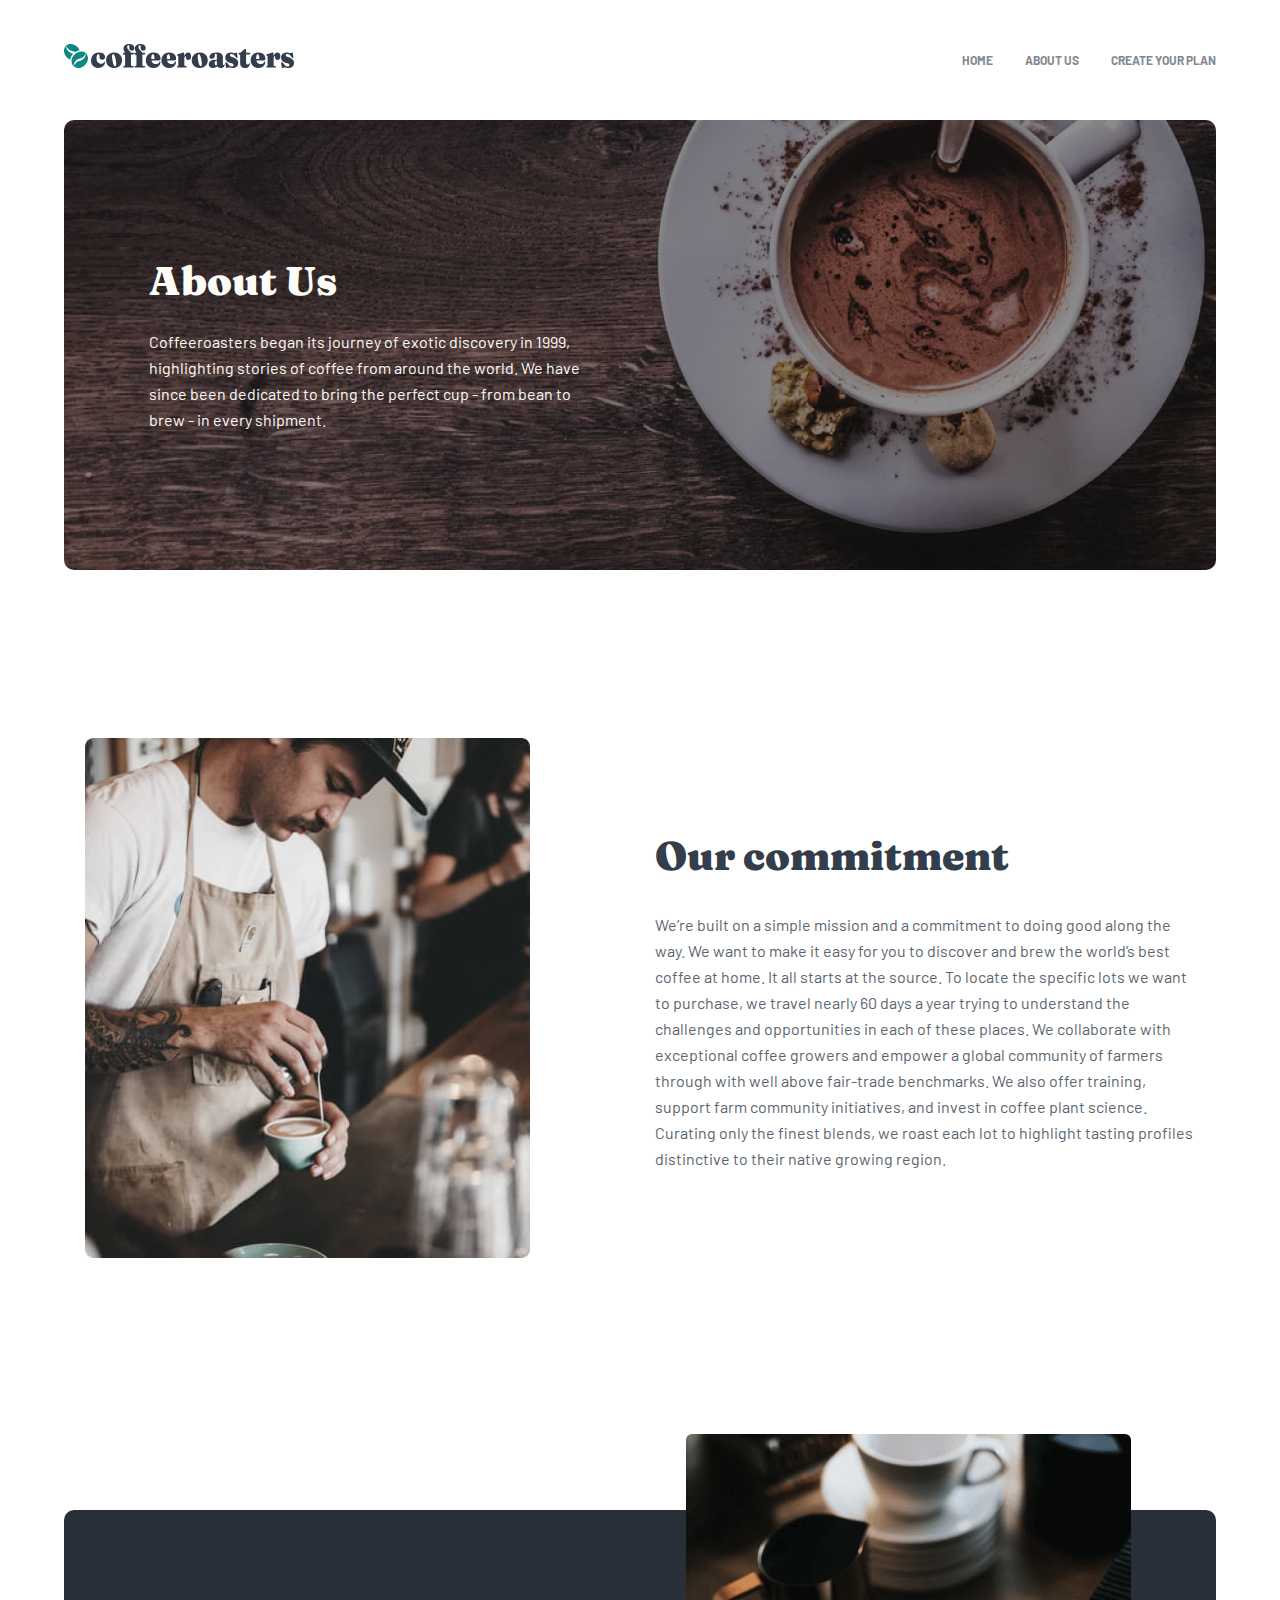
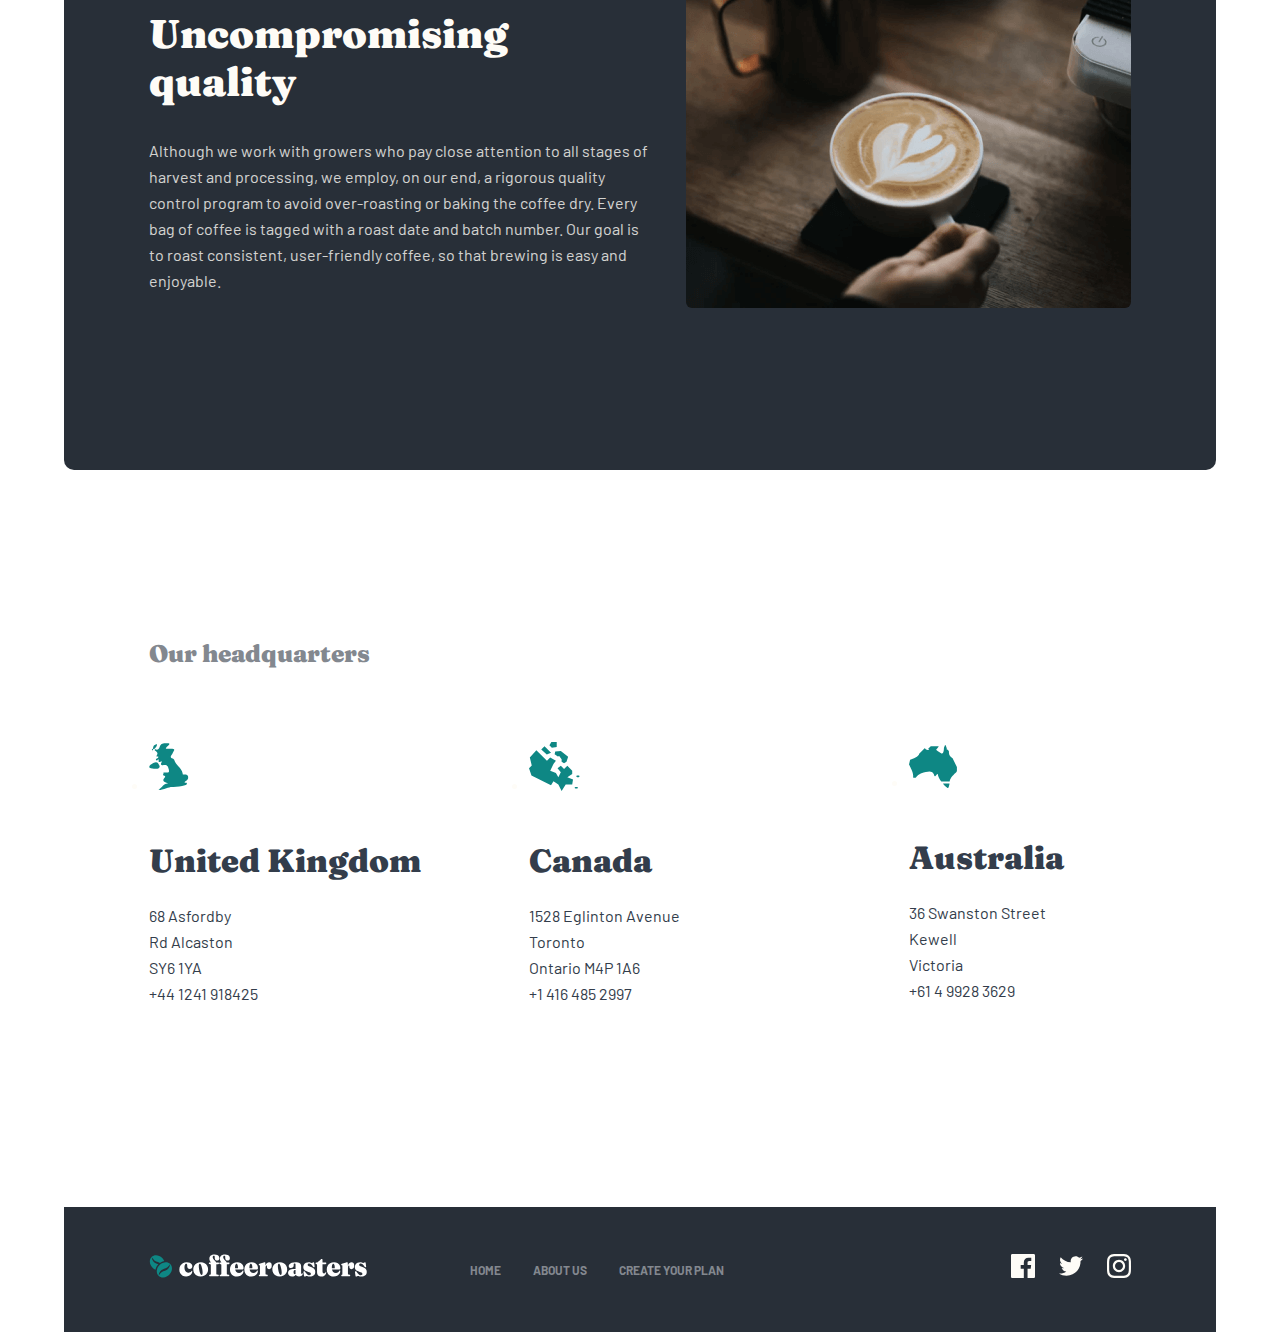
==== commit 03b0a779: "all pages're responsive" ====
--- a/pages/about.html
+++ b/pages/about.html
@@ -5,7 +5,7 @@
     <meta http-equiv="X-UA-Compatible" content="IE=edge" />
     <meta name="viewport" content="width=device-width, initial-scale=1.0" />
 
-    <link rel="stylesheet" href="/css/main.css" />
+    <link rel="stylesheet" href="/css/main.min.css" />
     <title>About</title>
   </head>
   <body>
@@ -65,11 +65,23 @@
         </section>
 
         <section class="commitment">
-          <img
-            src="/assets/images/commitment.jpg"
-            alt="a man making coffee"
-            class="commitment__pic"
-          />
+          <picture>
+            <source
+              media="(max-width: 673px)"
+              srcset="../assets/images/commitment-mobile.png"
+              class="commitment__pic"
+            />
+            <source
+              media="(max-width: 950px)"
+              srcset="../assets/images/commitment-tablet.png"
+              class="commitment__pic"
+            />
+            <img
+              src="../assets/images/commitment.jpg"
+              alt="a man making coffee"
+              class="commitment__pic"
+            />
+          </picture>
           <div class="commitment__text">
             <h3 class="commitment__title">Our commitment</h3>
             <p class="commitment__subtitle">
@@ -101,20 +113,23 @@
               coffee, so that brewing is easy and enjoyable.
             </p>
           </div>
-          <img
-            width="445"
-            height="474"
-            src="/assets/images/quality.png"
-            alt="a hand holding a cup of coffee"
-            class="quality__pic"
-          />
-          <img
-            width="573"
-            height="320"
-            src="/assets/images/quality-tablet.png"
-            alt="a hand holding a cup of coffee"
-            class="quality-tablet-pic"
-          />
+          <picture>
+            <source
+              media="(max-width: 470px)"
+              srcset="../assets/images/quality-mobile.png"
+              class="quality__pic"
+            />
+            <source
+              media="(max-width: 1191px)"
+              srcset="../assets/images/quality-tablet.png"
+              class="quality__pic"
+            />
+            <img
+              src="../assets/images/quality.png"
+              alt="a hand holding a cup of coffee"
+              class="quality__pic"
+            />
+          </picture>
         </section>
 
         <section class="headquarters">
--- a/css/main.min.css
+++ b/css/main.min.css
@@ -0,0 +1 @@
+.blitz-question .answer-list,.footer__list,.footer__left,.footer__page,.collection__list,.header__page .nav,.header__page{display:flex;justify-content:space-between;align-items:center}*{margin:0;padding:0;box-sizing:border-box;scroll-behavior:smooth}body{font-family:"Barlow-Regular";font-size:16px;color:#fefcf7;line-height:26px;transition:all .3s ease}.container{max-width:1280px;width:90vw;margin:0 auto}@media only screen and (max-width: 400px){.container{width:95vw}}@font-face{font-family:"Barlow-Regular";src:url(../assets/fonts/Barlow-Regular.ttf);font-weight:400;font-style:normal}@font-face{font-family:"Barlow-Bold";src:url(../assets/fonts/Barlow-Bold.ttf);font-weight:700;font-style:normal}@font-face{font-family:"Fraunces";src:url(../assets/fonts/Fraunces_9pt-Black.ttf);font-weight:900;font-style:normal}.header{padding-top:44px}.header__page .nav{font-family:"Barlow-Bold";font-size:12px;list-style-type:none;text-transform:uppercase;gap:32px}.header__page .nav__item a{text-decoration:none;color:#83888f;transition:all .3s ease}.header__page .nav__item a:hover{padding-bottom:3px;color:#333d4b;border-bottom:2px solid #333d4b}.header__page .hamburger-icon{display:none}.header__page .mobile{display:none}@media only screen and (max-width: 650px){.header__page .nav{display:none}.header__page .hamburger-icon{display:block}.header__page .mobile{position:absolute;right:0;top:0;width:100vw;height:100vh;display:flex;flex-direction:column;align-items:center;z-index:100;background:linear-gradient(to bottom, #fff 50%, transparent 80% 100%)}.header__page .mobile__header{display:flex;justify-content:space-between;align-items:center;padding-top:32px}.header__page .mobile__list{display:flex;flex-direction:column;align-items:center;justify-content:center;gap:32px;margin-top:80px;list-style:none;font-family:"Fraunces";font-size:24px;line-height:32px;text-transform:capitalize}.header__page .mobile__item a{text-decoration:none;color:#333d4b;transition:all .3s ease}}.hero{margin-top:45px;padding:116px 85px;background-image:url(/assets/images/Bitmap.jpg);background-position:center;background-repeat:no-repeat;border-radius:10px}.hero__title{font-family:"Fraunces";font-size:72px;line-height:72px;color:#fefcf7;max-width:493px}.hero__subtitle{mix-blend-mode:normal;opacity:.8;max-width:445px;margin-top:32px}.hero__btn{background-color:#0e8784;border-radius:6px;border:none;margin-top:56px;padding:15px 31px;font-family:"Fraunces";font-size:18px;line-height:25px;color:#fefcf7}.hero__btn:hover{background-color:#66d2cf;color:#fefcf7}.hero__btn:active{background-color:#fdd6ba;color:#333d4b}@media only screen and (max-width: 1110px){.hero__title{font-size:62px;line-height:62px}}@media only screen and (max-width: 1026px){.hero__title{font-size:57px;line-height:57px}}@media only screen and (max-width: 770px){.hero__title{max-width:330px;font-size:48px;line-height:48px}.hero__subtitle{max-width:398px;font-size:15px;line-height:25px}}@media only screen and (max-width: 553px){.hero{padding:100px 55px;background-image:url(/assets/images/hero-mobile.png);border-radius:8px}}@media only screen and (max-width: 498px){.hero{padding:100px 35px}}@media only screen and (max-width: 445px){.hero{padding:100px 25px;text-align:center}.hero__title{font-size:40px;line-height:40px}.hero__subtitle{font-size:15px;line-height:25px;margin-top:20px}.hero__btn{margin-top:30px}}@media only screen and (max-width: 375px){.hero{padding:50px 15px}}@media only screen and (max-width: 337px){.hero__title{font-size:30px;line-height:30px;max-width:280px}.hero__subtitle{font-size:12px;line-height:20px;margin-top:10px}.hero__btn{margin-top:20px}}.collection{margin-top:160px}.collection__title{font-family:"Fraunces";font-size:150px;line-height:72px;text-align:center;background:-webkit-linear-gradient(#dadad8, #fefcf7);-webkit-background-clip:text;-webkit-text-fill-color:rgba(0,0,0,0);padding-top:20px;margin:0 86px;margin-bottom:-40px;mix-blend-mode:normal}.collection__list{margin-left:auto;margin-right:auto}.collection__item{display:flex;flex-direction:column;justify-content:center;align-items:center;max-width:255px;text-align:center}.collection__item img{max-width:255px;max-height:193px}.collection__item_text{margin-top:50px}.collection__item_text .card__title{font-family:"Fraunces";font-size:24px;color:#333d4b}.collection__item_text .card__subtitle{color:#333d4b;margin-top:24px}@media only screen and (max-width: 1384px){.collection__title{font-size:140px}}@media only screen and (max-width: 1304px){.collection__title{font-size:130px;margin-left:0;margin-right:0}}@media only screen and (max-width: 1244px){.collection__title{font-size:130px}}@media only screen and (max-width: 1101px){.collection__title{font-size:120px;margin-left:0px;margin-right:0px}.collection__item_text{margin-top:30px}}@media only screen and (max-width: 1075px){.collection__title{font-size:110px}.collection__item img{max-width:200px}}@media only screen and (max-width: 886px){.collection__title{font-size:96px}}@media only screen and (max-width: 837px){.collection__list{flex-direction:column;justify-content:center;gap:47px}.collection__item{max-width:570px;flex-direction:row;justify-content:space-between}.collection__item .card-subtitle{font-size:15px}}@media only screen and (max-width: 762px){.collection__title{font-size:80px}}@media only screen and (max-width: 686px){.collection__title{font-size:70px}.collection__list{gap:37px}}@media only screen and (max-width: 572px){.collection__title{font-size:60px}.collection__list{gap:30px}}@media only screen and (max-width: 465px){.collection__title{font-size:50px}.collection__list{margin-top:30px;gap:48px}.collection__item{flex-direction:column;max-width:282px}.collection__item_text{margin-top:24px}.collection__item_text .card-subtitle{margin-top:16px}}@media only screen and (max-width: 398px){.collection__title{font-size:40px}}@media only screen and (max-width: 359px){.collection__title{font-size:40px}}.choose__page{min-height:577px;margin-top:200px;background-color:#282f38;border-radius:10px}.choose__text{text-align:center;padding-top:100px;display:flex;flex-direction:column;justify-content:center;align-items:center}.choose__title{max-width:330px;font-family:"Fraunces";font-size:40px;line-height:40px}.choose__subtitle{max-width:540px;margin-top:32px;opacity:.8}.choose__cards{margin-top:-240px;display:flex;justify-content:center;padding-right:85px;padding-left:85px}.choose__cards_title{font-family:"Fraunces";font-size:24px;margin-top:56px}.choose__cards_subtitle{margin-top:24px;opacity:.8}.choose__list{display:flex;align-items:center;gap:30px;list-style-type:none}.choose__item{width:auto;padding:72px 48px 48px 48px;text-align:center;background-color:#0e8784;border-radius:8px}@media only screen and (max-width: 1314px){.choose__item{padding:72px 38px 48px 38px}}@media only screen and (max-width: 1247px){.choose__item{padding:72px 28px 48px 28px}}@media only screen and (max-width: 1181px){.choose__item{padding:72px 18px 48px 18px}}@media only screen and (max-width: 1114px){.choose__page{height:573px}.choose__cards{margin-top:-320px}.choose__cards:last-child{margin-bottom:100px}.choose__list{flex-direction:column}.choose__item{padding:41px 70px;display:flex;align-items:center;justify-content:space-between;gap:55px;text-align:start}.choose__cards_title{margin-top:0}.choose__cards_subtitle{max-width:344px}}@media only screen and (max-width: 588px){.choose__page{height:902px}.choose__subtitle{max-width:350px}.choose__cards{margin-top:-540px;padding-left:48px;padding-right:48px}.choose__cards_subtitle{max-width:212px;width:100%;height:auto}.choose__item{max-width:280px;min-height:382px;flex-direction:column;align-items:center;text-align:center;padding:72px 33px;padding-bottom:48px}.choose__item_subtitle{font-size:15px}}@media only screen and (max-width: 460px){.choose__page{padding-left:10px;padding-right:10px}}@media only screen and (max-width: 340px){.choose__cards{margin-top:-520px}}.work{margin-top:200px;padding:0 85px}.work__title{font-family:"Fraunces";font-size:24px;line-height:32px;color:#83888f}.work__line{position:relative;margin-top:95px}.work__line hr{max-width:760px;height:1px;border-color:#fdd6ba;border:2px solid #fdd6ba}.work__line .line__oval1{position:absolute;left:-14px;top:-15px}.work__line .line__oval2{position:absolute;left:360px;top:-15px}.work__line .line__oval3{position:absolute;left:745px;top:-15px}.work__list{display:flex;align-items:baseline;align-content:flex-start;justify-content:space-between;margin-top:82px;margin-bottom:64px;padding:10px;list-style-type:none}.work__item{max-width:100%;height:auto}.work__item_num{font-family:"Fraunces";font-size:72px;line-height:72px;color:#fdd6ba}.work__item_title{max-width:200px;font-family:"Fraunces";font-size:28px;line-height:32px;margin-top:42px;color:#333d4b}.work__item_subtitle{max-width:285px;min-height:154px;height:auto;margin-top:38px;color:#333d4b;font-size:15px}.work__btn{width:217px;height:56px;background-color:#0e8784;border-radius:6px;border:none;padding:15px 31px;font-family:"Fraunces";font-size:18px;line-height:25px;color:#fefcf7}@media only screen and (max-width: 1086px){.work{padding:0}}@media only screen and (max-width: 888px){.work__line hr{max-width:467px}.work__line .line__oval2{left:202px}.work__line .line__oval3{left:432px}.work__list{gap:10px;margin-bottom:44px}}@media only screen and (max-width: 588px){.work{display:flex;flex-direction:column;align-items:center;justify-content:center}.work__title{text-align:center}.work__line{display:none}.work__list{max-width:100%;flex-direction:column;justify-content:center;align-items:center;gap:56px;text-align:center}.work__item{text-align:center}.work__item_title{max-width:327px;margin-top:24px}.work__item_subtitle{max-width:327px;margin-top:24px}.work__btn{text-align:center}}.footer{margin-top:200px}.footer__page{padding:47px 85px;background-color:#282f38}.footer__left{gap:103px}.footer__logo_icon{max-width:236px;height:26}.footer__nav{display:flex;align-items:center;gap:32px;list-style-type:none}.footer__nav .nav__item{text-transform:uppercase;font-family:"Barlow-Bold";font-size:12px;transition:all .3s ease}.footer__nav .nav__item:hover a{color:#fefcf7}.footer__nav .nav__item a{text-decoration:none;color:#83888f}.footer__list{gap:24px;list-style-type:none;transition:all .3s ease}.footer__list .facebook-icon:hover path{fill:#fdd6ba}.footer__list .twitter-icon:hover path{fill:#fdd6ba}.footer__list .instagram-icon:hover path{fill:#fdd6ba}.footer__list .facebook-icon:active path{fill:#0e8784}.footer__list .twitter-icon:active path{fill:#0e8784}.footer__list .instagram-icon:active path{fill:#0e8784}.subs-footer{margin-top:168px}@media only screen and (max-width: 1047px){.footer__left{gap:40px}}@media only screen and (max-width: 920px){.footer__page{flex-direction:column;gap:65px}.footer__left{flex-direction:column;gap:33px}}@media only screen and (max-width: 474px){.footer__page{padding:54px}.footer__nav{flex-direction:column;gap:24px}}.about-hero{margin-top:45px;padding:137px 85px;background-image:url(/assets/images/about-hero.png);background-position:center;background-size:cover;background-repeat:no-repeat;border-radius:10px}.about-hero__title{font-family:"Fraunces";font-size:40px;line-height:48px}.about-hero__subtitle{max-width:445px;margin-top:24px}@media only screen and (max-width: 770px){.about-hero{background-image:url(/assets/images/about-hero-tablet.jpg);border-radius:10px}}@media only screen and (max-width: 650px){.about-hero{padding:auto;text-align:center}.about-hero__title{font-size:28px;line-height:28px}.about-hero__subtitle{font-size:15px;line-height:25px}}@media only screen and (max-width: 500px){.about-hero{background-position:center;background-image:url(/assets/images/about-hero-mobile.jpg);border-radius:10px}}.commitment{display:flex;align-items:center;justify-content:center;gap:125px;margin-top:168px}.commitment__pic{border-radius:8px}.commitment__title{font-family:"Fraunces";font-size:40px;line-height:48px;color:#333d4b}.commitment__subtitle{max-width:540px;margin-top:32px;color:#333d4b;opacity:.8}@media only screen and (max-width: 1029px){.commitment{gap:69px}.commitment__title{font-size:32px;line-height:48px}.commitment__subtitle{font-size:15px;line-height:25px;margin-top:30px}}@media only screen and (max-width: 706px){.commitment{gap:40px}.commitment__title{text-align:center}}@media only screen and (max-width: 673px){.commitment{width:100%;flex-direction:column;gap:48px;text-align:center}}@media only screen and (max-width: 350px){.commitment__pic{width:280px}}.quality{display:flex;justify-content:space-between;gap:30px;margin-top:245px;background-color:#282f38;padding-left:85px;padding-right:85px;border-radius:10px}.quality__text{padding-top:100px;padding-bottom:176px}.quality__title{font-family:"Fraunces";font-size:40px;line-height:48px}.quality__subtitle{max-width:540px;margin-top:32px;opacity:.8}.quality__pic{margin-top:-76px;border-radius:6px}@media only screen and (max-width: 1270px){.quality{padding-left:40px;padding-right:40px}}@media only screen and (max-width: 1191px){.quality{flex-direction:column-reverse;justify-content:center;align-items:center;gap:64px;margin-top:320px;padding-left:74px;padding-right:74px;padding-bottom:67px}.quality__text{padding:0;text-align:center}.quality__title{margin-top:0px}.quality__subtitle{margin-top:24px}}@media only screen and (max-width: 700px){.quality__pic{max-width:379px;max-height:256px;margin-top:-128px}}@media only screen and (max-width: 470px){.quality{padding-left:24px;padding-right:24px;padding-bottom:61px}.quality__pic{margin-top:-78px}.quality__text{width:100%}.quality__title{font-size:28px;line-height:28px}.quality__subtitle{font-size:15px;line-height:25px}}.headquarters{margin-top:168px;padding-left:85px}.headquarters__title{font-family:"Fraunces";font-size:24px;line-height:32px;color:#83888f}.headquarters__list{display:flex;align-items:center;gap:95px}.headquarters__item{width:285px;margin-top:72px}.headquarters__item .hq__title{font-family:"Fraunces";font-size:32px;line-height:36px;margin-top:45px;color:#333d4b}.headquarters__item .hq__subtitle{margin-top:24px;color:#333d4b}@media only screen and (max-width: 1070px){.headquarters{padding:0}.headquarters__list{gap:60px}}@media only screen and (max-width: 630px){.headquarters{display:flex;flex-direction:column;align-items:center;justify-content:center}.headquarters__list{flex-direction:column;justify-content:center;align-items:center;text-align:center;gap:80px}.headquarters__item{margin:0;padding:0}.headquarters__item:first-child{margin-top:72px}.headquarters .hq__title{font-size:28px;line-height:36px}}.subs-hero{margin-top:52px;padding:134px 85px;background-image:url(/assets/images/subs-hero.png);background-repeat:no-repeat;background-size:cover;border-radius:10px}.subs-hero__title{font-family:"Fraunces";font-size:72px;line-height:72px}.subs-hero__subtitle{max-width:445px;margin-top:32px;opacity:.8}@media only screen and (max-width: 770px){.subs-hero{padding:126px 57px;background-image:url(/assets/images/subs-hero-tablet.png)}.subs-hero__title{font-size:48px;line-height:48px}.subs-hero__subtitle{font-size:15px;line-height:25px;margin-top:24px}}@media only screen and (max-width: 486px){.subs-hero{padding:100px 24px;text-align:center;background-image:url(/assets/images/subs-hero-mobile.png)}.subs-hero__title{font-size:40px;line-height:40px;width:100%}.subs-hero__subtitle{margin-bottom:136px}}.plan{margin-top:155px;padding-top:100px;padding-left:100px;padding-right:150px;padding-bottom:100px;background-color:#282f38;border-radius:10px}.plan__line{position:relative}.plan__line hr{width:760px;height:1px;border-color:#fdd6ba;border:2px solid #fdd6ba}.plan__line .plan__oval1{position:absolute;left:-14px;top:-15px}.plan__line .plan__oval2{position:absolute;left:360px;top:-15px}.plan__line .plan__oval3{position:absolute;left:745px;top:-15px}.plan__list{display:flex;align-items:baseline;align-content:flex-start;justify-content:space-between;gap:20px;margin-top:82px;list-style-type:none}.plan__item{max-width:100%;height:auto}.plan__item_num{font-family:"Fraunces";font-size:72px;line-height:72px;color:#fdd6ba}.plan__item_title{max-width:200px;font-family:"Fraunces";font-size:28px;line-height:32px;margin-top:42px;color:#fefcf7}.plan__item_subtitle{max-width:285px;min-height:154px;height:auto;margin-top:38px;color:#fefcf7;font-size:15px}@media only screen and (max-width: 1086px){.plan{padding:60px;padding-top:100px}.plan__line hr{width:467px}.plan__line .plan__oval2{left:202px}.plan__line .plan__oval3{left:446px}}@media only screen and (max-width: 888px){.plan{padding:40px;padding-top:100px}.plan__list{gap:10px}}@media only screen and (max-width: 680px){.plan{display:flex;flex-direction:column;align-items:center;justify-content:center;padding-top:80px}.plan__title{text-align:center}.plan__line{display:none}.plan__list{max-width:100%;flex-direction:column;justify-content:center;align-items:center;gap:56px;text-align:center}.plan__item{text-align:center}.plan__item_title{max-width:327px;margin-top:24px}.plan__item_subtitle{max-width:327px;margin-top:24px}}.option-question{display:flex;justify-content:space-between;margin-top:168px;padding-right:85px;padding-left:85px}.option-menu__line{opacity:.5}.option-menu__text{width:255px;display:flex;align-items:center;gap:24px;font-family:"Fraunces";font-size:24px;line-height:32px;margin:24px 0;color:#acafb2}.option-menu__text:first-child{margin-top:0}.option-menu__text:hover{color:#b5b7b9}.option-menu__text:hover span{color:#858a90}.option-menu__text:active{color:#858a90}.option-menu__text:active span{color:#333d4b}@media only screen and (max-width: 1185px){.option-question{padding-left:0;padding-right:0}}@media only screen and (max-width: 987px){.option-question{align-items:center;justify-content:center}.option-menu{display:none}}.blitz-question{display:flex;flex-direction:column;align-items:center}.blitz-question__list{display:flex;flex-direction:column;gap:88px}.blitz-question__item .question{display:flex;align-items:center;justify-content:space-between}.blitz-question__item .question__text{font-family:"Fraunces";font-size:40px;line-height:48px;color:#83888f}.blitz-question__item .arrow-up{border:solid #0e8784;border-width:0 3px 3px 0;display:inline-block;padding:3px;transform:rotate(-135deg);-webkit-transform:rotate(-135deg)}.blitz-question .answer-list{margin-top:56px;gap:23px}.blitz-question .answer-list .answer-item{padding:32px 28px;padding-bottom:84px;background-color:#f4f1eb;border-radius:8px;transition:all .3s linear}.blitz-question .answer-list .answer-item .answer-title{font-family:"Fraunces";font-size:24px;line-height:32px;color:#333d4b}.blitz-question .answer-list .answer-item .answer-subtitle{max-width:172px;margin-top:24px;color:#333d4b}.blitz-question .answer-list .answer-item_active{background-color:#0e8784}.blitz-question .answer-list .answer-item_active .answer-title{color:#fff}.blitz-question .answer-list .answer-item_active .answer-subtitle{color:#fefcf7}.blitz-question .answer-list .answer-item_active:hover .answer-title{color:#333d4b}.blitz-question .answer-list .answer-item_active:hover .answer-subtitle{color:#333d4b}.blitz-question .answer-list .answer-item:hover{background-color:#fdd6ba}.blitz-question .order{height:auto;margin-top:84px;padding:31px 64px 27px 64px;border-radius:8px;background-color:#282f38}.blitz-question .order__title{text-transform:uppercase;color:#fff;font-weight:400;font-size:16px;opacity:.5}.blitz-question .order__subtitle{margin-top:8px;max-width:602px;font-family:"Fraunces";font-size:24px;line-height:40px;color:#fff}.blitz-question .order .green-text{color:#0e8784}.blitz-question .create-button{text-align:right}.blitz-question .create-button .create-plan-btn{margin-top:40px;padding:15px 35px;background-color:#f4f1eb;font-family:"Fraunces";font-size:18px;line-height:25px;text-align:center;border:none;color:#333d4b;border-radius:6px;transition:all .3s ease}.blitz-question .create-button .create-plan-btn:hover{background-color:#66d2cf;color:#fefcf7}.blitz-question .create-button .create-plan-btn:active{color:#333d4b;background-color:#fdd6ba}@media only screen and (max-width: 987px){.blitz-question__list{gap:100px}.blitz-question__item .question__text{font-size:32px}.blitz-question .answer-list{width:100%;gap:10px;margin-top:40px}.blitz-question .answer-list .answer-item{padding:32px 25px}.blitz-question .answer-list .answer-item .answer-subtitle{max-width:172px}}@media only screen and (max-width: 734px){.blitz-question__list{gap:100px}.blitz-question__item .question__text{max-width:240px;font-size:24px;line-height:28px}.blitz-question .answer-list{flex-direction:column;align-items:center;justify-content:center;width:100%;gap:16px;margin-top:32px}.blitz-question .answer-list .answer-item{width:80vw;min-height:140px;padding:24px 25px}.blitz-question .answer-list .answer-item .answer-subtitle{max-width:70%;margin-top:8px}.blitz-question .order{width:80vw;padding:37px 25px}}@media only screen and (max-width: 456px){.blitz-question .answer-item{display:flex;flex-direction:column;align-items:center;justify-content:center;text-align:center}}/*# sourceMappingURL=main.min.css.map */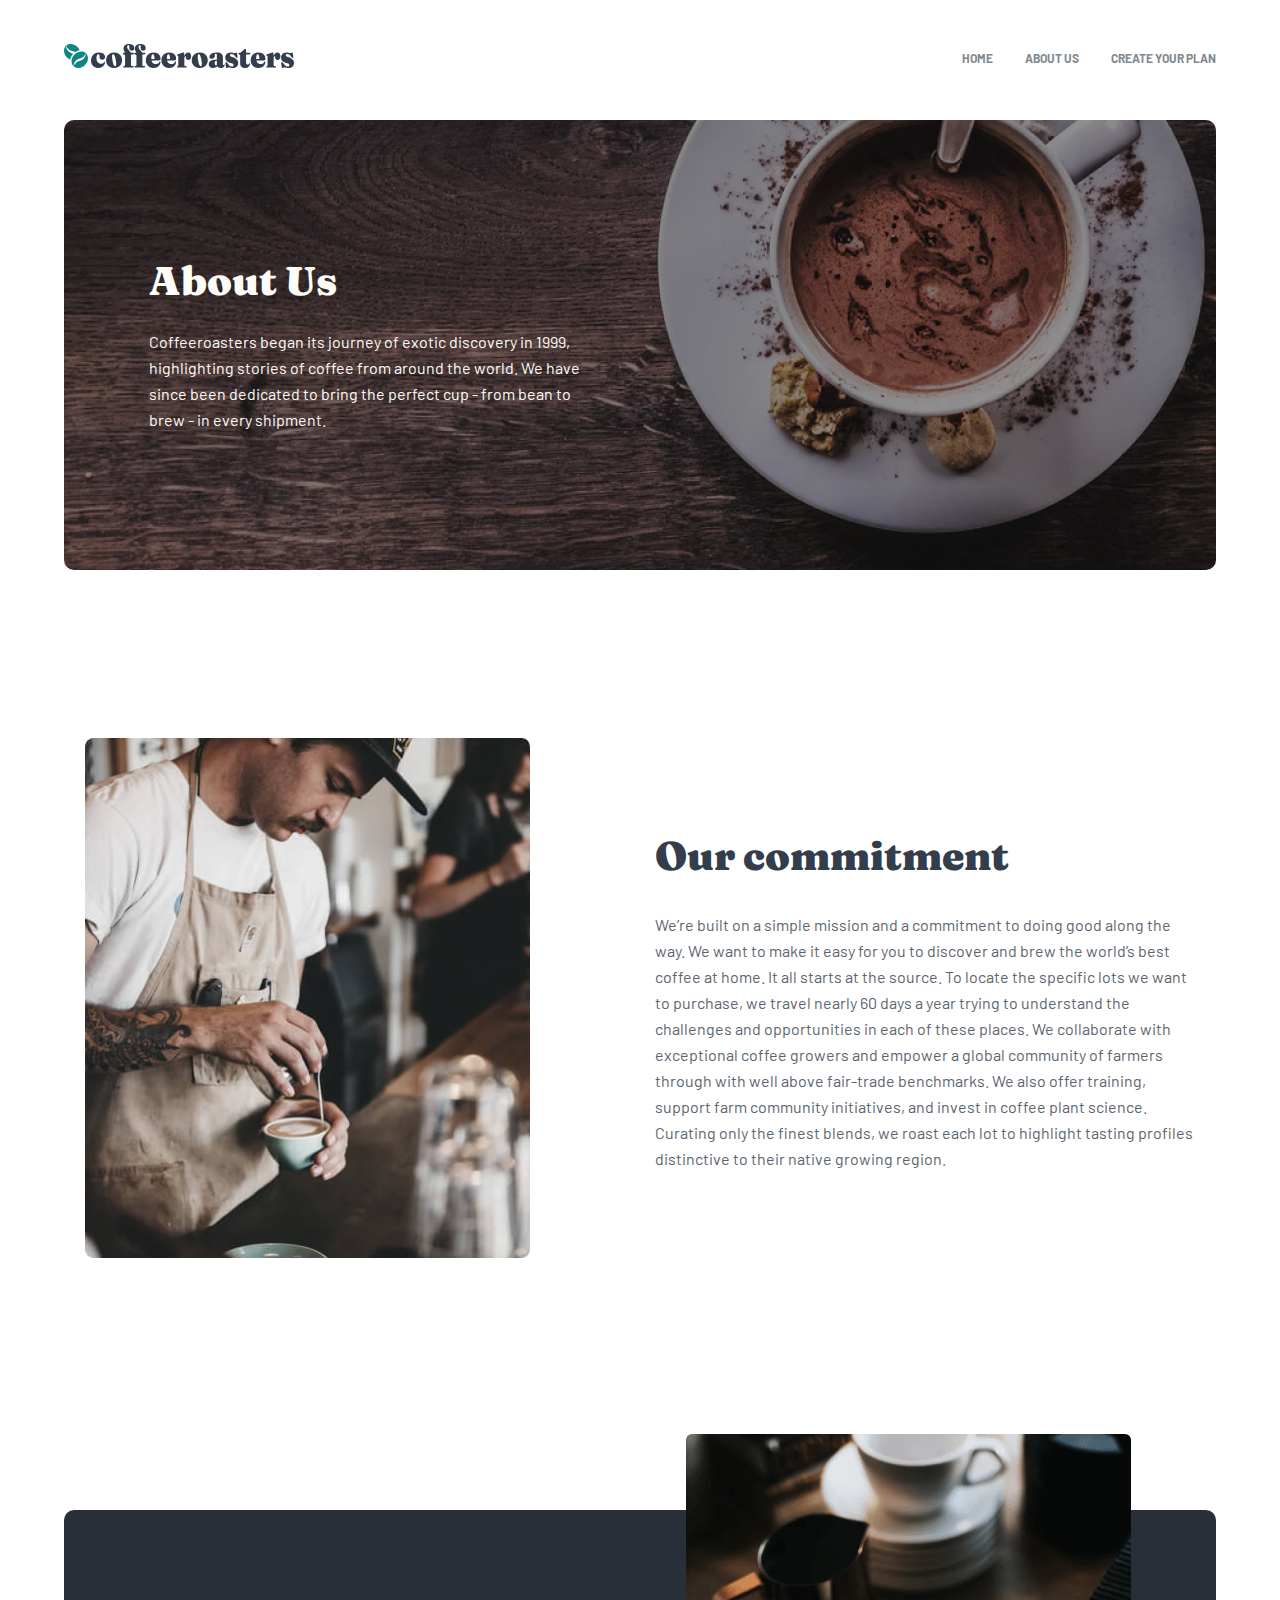
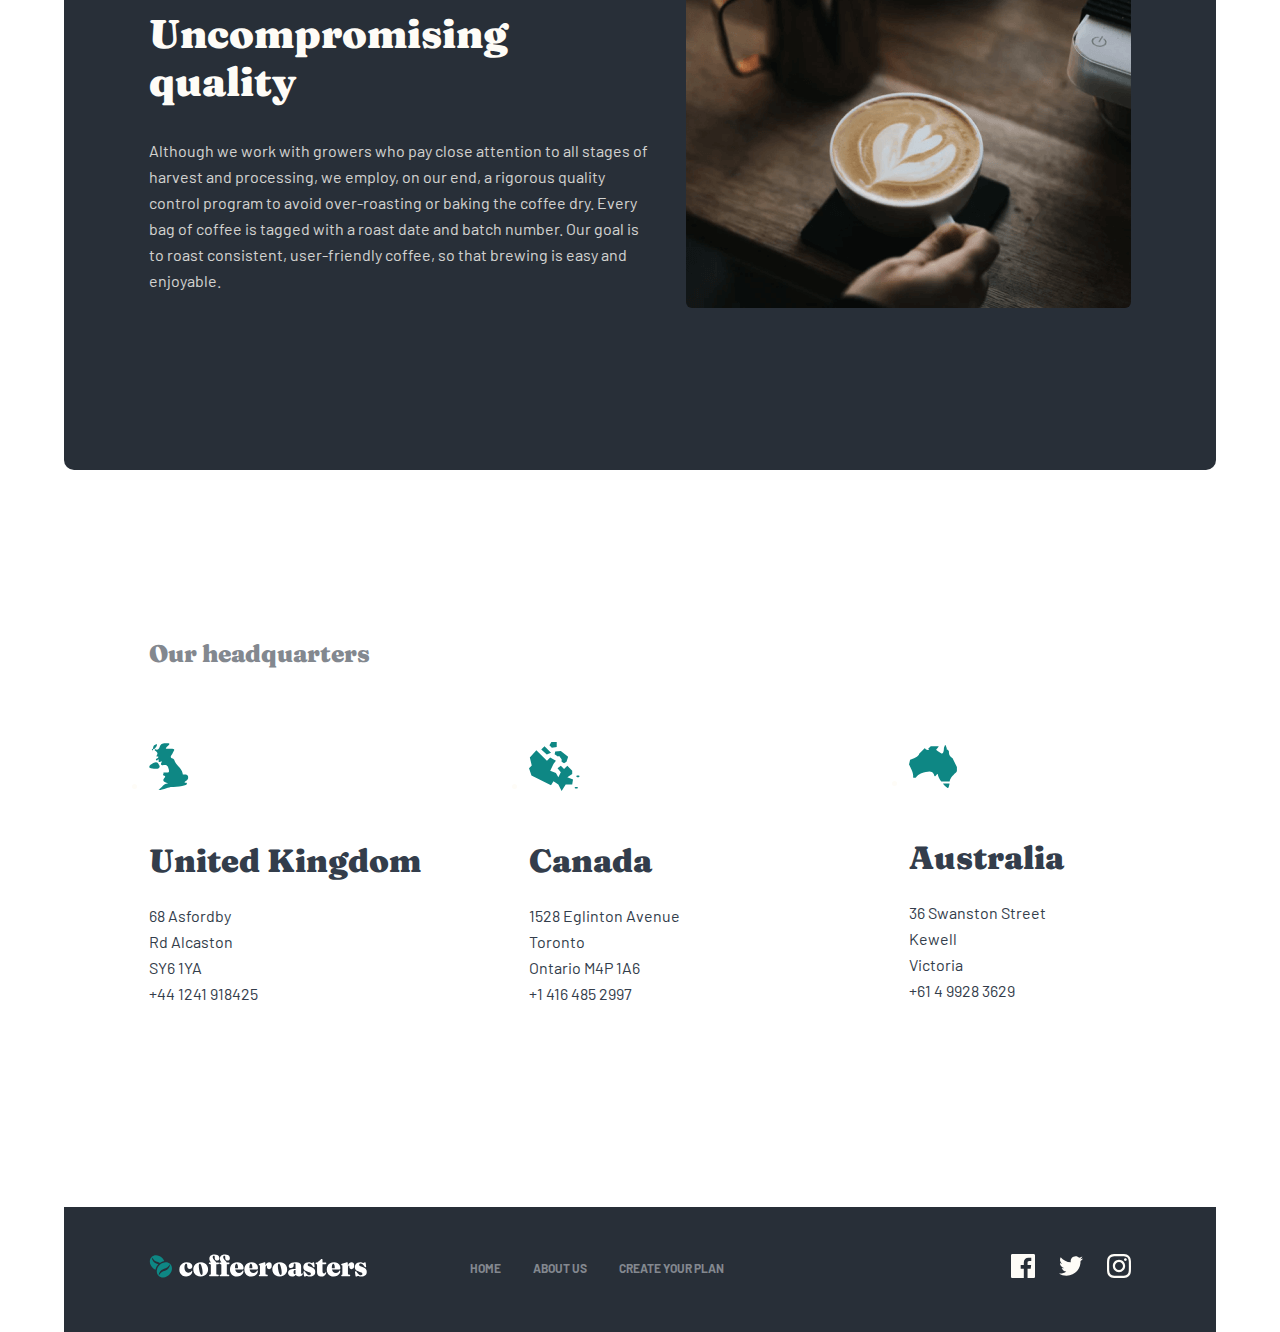
==== commit 4baed437: "hover-added" ====
--- a/pages/about.html
+++ b/pages/about.html
@@ -16,14 +16,14 @@
             <img
               width="24"
               height="24"
-              src="/assets/images/Combined_Shape.svg"
+              src="../assets/images/Combined_Shape.svg"
               alt="coffee beans"
               class="logo__icon"
             />
             <img
               width="203"
               height="24"
-              src="/assets/images/coffeeroasters_logo.svg"
+              src="../assets/images/coffeeroasters_logo.svg"
               alt="coffeeroasters logo"
               class="logo__text"
             />
@@ -33,21 +33,61 @@
               <a href="/index.html" target="_blank">home</a>
             </li>
             <li class="nav__item">
-              <a href="/pages/about.html">about us</a>
+              <a href="./about.html">about us</a>
             </li>
             <li class="nav__item">
-              <a href="/pages/subscribe.html" target="_blank"
-                >create your plan</a
-              >
+              <a href="./subscribe.html" target="_blank">create your plan</a>
             </li>
           </ul>
-          <img
-            width="16"
-            height="15"
-            src="../assets/images/hamburger-icon.svg"
-            alt="hamburger-icon"
-            class="hamburger-icon"
-          />
+          <div class="hamburger-icon">
+            <img
+              width="16"
+              height="15"
+              src="../assets/images/hamburger-icon.svg"
+              alt="hamburger-icon"
+              id="hamburger-icon"
+            />
+          </div>
+          <div class="mobile">
+            <div class="container">
+              <div class="mobile__header">
+                <div class="logo">
+                  <img
+                    width="24"
+                    height="24"
+                    src="../assets/images/Combined_Shape.svg"
+                    alt="coffee beans"
+                    class="logo__icon"
+                  />
+                  <img
+                    width="203"
+                    height="24"
+                    src="../assets/images/coffeeroasters_logo.svg"
+                    alt="coffeeroasters logo"
+                    class="logo__text"
+                  />
+                </div>
+                <img
+                  src="/assets/images/close-btn.svg"
+                  alt="close button"
+                  class="close-btn"
+                />
+              </div>
+              <ul class="mobile__list">
+                <li class="mobile__item">
+                  <a href="./index.html">home</a>
+                </li>
+                <li class="mobile__item">
+                  <a href="./pages/about.html" target="_blank">about us</a>
+                </li>
+                <li class="mobile__item">
+                  <a href="./pages/subscribe.html" target="_blank"
+                    >create your plan</a
+                  >
+                </li>
+              </ul>
+            </div>
+          </div>
         </div>
       </div>
     </header>
--- a/css/main.min.css
+++ b/css/main.min.css
@@ -1 +1 @@
-.blitz-question .answer-list,.footer__list,.footer__left,.footer__page,.collection__list,.header__page .nav,.header__page{display:flex;justify-content:space-between;align-items:center}*{margin:0;padding:0;box-sizing:border-box;scroll-behavior:smooth}body{font-family:"Barlow-Regular";font-size:16px;color:#fefcf7;line-height:26px;transition:all .3s ease}.container{max-width:1280px;width:90vw;margin:0 auto}@media only screen and (max-width: 400px){.container{width:95vw}}@font-face{font-family:"Barlow-Regular";src:url(../assets/fonts/Barlow-Regular.ttf);font-weight:400;font-style:normal}@font-face{font-family:"Barlow-Bold";src:url(../assets/fonts/Barlow-Bold.ttf);font-weight:700;font-style:normal}@font-face{font-family:"Fraunces";src:url(../assets/fonts/Fraunces_9pt-Black.ttf);font-weight:900;font-style:normal}.header{padding-top:44px}.header__page .nav{font-family:"Barlow-Bold";font-size:12px;list-style-type:none;text-transform:uppercase;gap:32px}.header__page .nav__item a{text-decoration:none;color:#83888f;transition:all .3s ease}.header__page .nav__item a:hover{padding-bottom:3px;color:#333d4b;border-bottom:2px solid #333d4b}.header__page .hamburger-icon{display:none}.header__page .mobile{display:none}@media only screen and (max-width: 650px){.header__page .nav{display:none}.header__page .hamburger-icon{display:block}.header__page .mobile{position:absolute;right:0;top:0;width:100vw;height:100vh;display:flex;flex-direction:column;align-items:center;z-index:100;background:linear-gradient(to bottom, #fff 50%, transparent 80% 100%)}.header__page .mobile__header{display:flex;justify-content:space-between;align-items:center;padding-top:32px}.header__page .mobile__list{display:flex;flex-direction:column;align-items:center;justify-content:center;gap:32px;margin-top:80px;list-style:none;font-family:"Fraunces";font-size:24px;line-height:32px;text-transform:capitalize}.header__page .mobile__item a{text-decoration:none;color:#333d4b;transition:all .3s ease}}.hero{margin-top:45px;padding:116px 85px;background-image:url(/assets/images/Bitmap.jpg);background-position:center;background-repeat:no-repeat;border-radius:10px}.hero__title{font-family:"Fraunces";font-size:72px;line-height:72px;color:#fefcf7;max-width:493px}.hero__subtitle{mix-blend-mode:normal;opacity:.8;max-width:445px;margin-top:32px}.hero__btn{background-color:#0e8784;border-radius:6px;border:none;margin-top:56px;padding:15px 31px;font-family:"Fraunces";font-size:18px;line-height:25px;color:#fefcf7}.hero__btn:hover{background-color:#66d2cf;color:#fefcf7}.hero__btn:active{background-color:#fdd6ba;color:#333d4b}@media only screen and (max-width: 1110px){.hero__title{font-size:62px;line-height:62px}}@media only screen and (max-width: 1026px){.hero__title{font-size:57px;line-height:57px}}@media only screen and (max-width: 770px){.hero__title{max-width:330px;font-size:48px;line-height:48px}.hero__subtitle{max-width:398px;font-size:15px;line-height:25px}}@media only screen and (max-width: 553px){.hero{padding:100px 55px;background-image:url(/assets/images/hero-mobile.png);border-radius:8px}}@media only screen and (max-width: 498px){.hero{padding:100px 35px}}@media only screen and (max-width: 445px){.hero{padding:100px 25px;text-align:center}.hero__title{font-size:40px;line-height:40px}.hero__subtitle{font-size:15px;line-height:25px;margin-top:20px}.hero__btn{margin-top:30px}}@media only screen and (max-width: 375px){.hero{padding:50px 15px}}@media only screen and (max-width: 337px){.hero__title{font-size:30px;line-height:30px;max-width:280px}.hero__subtitle{font-size:12px;line-height:20px;margin-top:10px}.hero__btn{margin-top:20px}}.collection{margin-top:160px}.collection__title{font-family:"Fraunces";font-size:150px;line-height:72px;text-align:center;background:-webkit-linear-gradient(#dadad8, #fefcf7);-webkit-background-clip:text;-webkit-text-fill-color:rgba(0,0,0,0);padding-top:20px;margin:0 86px;margin-bottom:-40px;mix-blend-mode:normal}.collection__list{margin-left:auto;margin-right:auto}.collection__item{display:flex;flex-direction:column;justify-content:center;align-items:center;max-width:255px;text-align:center}.collection__item img{max-width:255px;max-height:193px}.collection__item_text{margin-top:50px}.collection__item_text .card__title{font-family:"Fraunces";font-size:24px;color:#333d4b}.collection__item_text .card__subtitle{color:#333d4b;margin-top:24px}@media only screen and (max-width: 1384px){.collection__title{font-size:140px}}@media only screen and (max-width: 1304px){.collection__title{font-size:130px;margin-left:0;margin-right:0}}@media only screen and (max-width: 1244px){.collection__title{font-size:130px}}@media only screen and (max-width: 1101px){.collection__title{font-size:120px;margin-left:0px;margin-right:0px}.collection__item_text{margin-top:30px}}@media only screen and (max-width: 1075px){.collection__title{font-size:110px}.collection__item img{max-width:200px}}@media only screen and (max-width: 886px){.collection__title{font-size:96px}}@media only screen and (max-width: 837px){.collection__list{flex-direction:column;justify-content:center;gap:47px}.collection__item{max-width:570px;flex-direction:row;justify-content:space-between}.collection__item .card-subtitle{font-size:15px}}@media only screen and (max-width: 762px){.collection__title{font-size:80px}}@media only screen and (max-width: 686px){.collection__title{font-size:70px}.collection__list{gap:37px}}@media only screen and (max-width: 572px){.collection__title{font-size:60px}.collection__list{gap:30px}}@media only screen and (max-width: 465px){.collection__title{font-size:50px}.collection__list{margin-top:30px;gap:48px}.collection__item{flex-direction:column;max-width:282px}.collection__item_text{margin-top:24px}.collection__item_text .card-subtitle{margin-top:16px}}@media only screen and (max-width: 398px){.collection__title{font-size:40px}}@media only screen and (max-width: 359px){.collection__title{font-size:40px}}.choose__page{min-height:577px;margin-top:200px;background-color:#282f38;border-radius:10px}.choose__text{text-align:center;padding-top:100px;display:flex;flex-direction:column;justify-content:center;align-items:center}.choose__title{max-width:330px;font-family:"Fraunces";font-size:40px;line-height:40px}.choose__subtitle{max-width:540px;margin-top:32px;opacity:.8}.choose__cards{margin-top:-240px;display:flex;justify-content:center;padding-right:85px;padding-left:85px}.choose__cards_title{font-family:"Fraunces";font-size:24px;margin-top:56px}.choose__cards_subtitle{margin-top:24px;opacity:.8}.choose__list{display:flex;align-items:center;gap:30px;list-style-type:none}.choose__item{width:auto;padding:72px 48px 48px 48px;text-align:center;background-color:#0e8784;border-radius:8px}@media only screen and (max-width: 1314px){.choose__item{padding:72px 38px 48px 38px}}@media only screen and (max-width: 1247px){.choose__item{padding:72px 28px 48px 28px}}@media only screen and (max-width: 1181px){.choose__item{padding:72px 18px 48px 18px}}@media only screen and (max-width: 1114px){.choose__page{height:573px}.choose__cards{margin-top:-320px}.choose__cards:last-child{margin-bottom:100px}.choose__list{flex-direction:column}.choose__item{padding:41px 70px;display:flex;align-items:center;justify-content:space-between;gap:55px;text-align:start}.choose__cards_title{margin-top:0}.choose__cards_subtitle{max-width:344px}}@media only screen and (max-width: 588px){.choose__page{height:902px}.choose__subtitle{max-width:350px}.choose__cards{margin-top:-540px;padding-left:48px;padding-right:48px}.choose__cards_subtitle{max-width:212px;width:100%;height:auto}.choose__item{max-width:280px;min-height:382px;flex-direction:column;align-items:center;text-align:center;padding:72px 33px;padding-bottom:48px}.choose__item_subtitle{font-size:15px}}@media only screen and (max-width: 460px){.choose__page{padding-left:10px;padding-right:10px}}@media only screen and (max-width: 340px){.choose__cards{margin-top:-520px}}.work{margin-top:200px;padding:0 85px}.work__title{font-family:"Fraunces";font-size:24px;line-height:32px;color:#83888f}.work__line{position:relative;margin-top:95px}.work__line hr{max-width:760px;height:1px;border-color:#fdd6ba;border:2px solid #fdd6ba}.work__line .line__oval1{position:absolute;left:-14px;top:-15px}.work__line .line__oval2{position:absolute;left:360px;top:-15px}.work__line .line__oval3{position:absolute;left:745px;top:-15px}.work__list{display:flex;align-items:baseline;align-content:flex-start;justify-content:space-between;margin-top:82px;margin-bottom:64px;padding:10px;list-style-type:none}.work__item{max-width:100%;height:auto}.work__item_num{font-family:"Fraunces";font-size:72px;line-height:72px;color:#fdd6ba}.work__item_title{max-width:200px;font-family:"Fraunces";font-size:28px;line-height:32px;margin-top:42px;color:#333d4b}.work__item_subtitle{max-width:285px;min-height:154px;height:auto;margin-top:38px;color:#333d4b;font-size:15px}.work__btn{width:217px;height:56px;background-color:#0e8784;border-radius:6px;border:none;padding:15px 31px;font-family:"Fraunces";font-size:18px;line-height:25px;color:#fefcf7}@media only screen and (max-width: 1086px){.work{padding:0}}@media only screen and (max-width: 888px){.work__line hr{max-width:467px}.work__line .line__oval2{left:202px}.work__line .line__oval3{left:432px}.work__list{gap:10px;margin-bottom:44px}}@media only screen and (max-width: 588px){.work{display:flex;flex-direction:column;align-items:center;justify-content:center}.work__title{text-align:center}.work__line{display:none}.work__list{max-width:100%;flex-direction:column;justify-content:center;align-items:center;gap:56px;text-align:center}.work__item{text-align:center}.work__item_title{max-width:327px;margin-top:24px}.work__item_subtitle{max-width:327px;margin-top:24px}.work__btn{text-align:center}}.footer{margin-top:200px}.footer__page{padding:47px 85px;background-color:#282f38}.footer__left{gap:103px}.footer__logo_icon{max-width:236px;height:26}.footer__nav{display:flex;align-items:center;gap:32px;list-style-type:none}.footer__nav .nav__item{text-transform:uppercase;font-family:"Barlow-Bold";font-size:12px;transition:all .3s ease}.footer__nav .nav__item:hover a{color:#fefcf7}.footer__nav .nav__item a{text-decoration:none;color:#83888f}.footer__list{gap:24px;list-style-type:none;transition:all .3s ease}.footer__list .facebook-icon:hover path{fill:#fdd6ba}.footer__list .twitter-icon:hover path{fill:#fdd6ba}.footer__list .instagram-icon:hover path{fill:#fdd6ba}.footer__list .facebook-icon:active path{fill:#0e8784}.footer__list .twitter-icon:active path{fill:#0e8784}.footer__list .instagram-icon:active path{fill:#0e8784}.subs-footer{margin-top:168px}@media only screen and (max-width: 1047px){.footer__left{gap:40px}}@media only screen and (max-width: 920px){.footer__page{flex-direction:column;gap:65px}.footer__left{flex-direction:column;gap:33px}}@media only screen and (max-width: 474px){.footer__page{padding:54px}.footer__nav{flex-direction:column;gap:24px}}.about-hero{margin-top:45px;padding:137px 85px;background-image:url(/assets/images/about-hero.png);background-position:center;background-size:cover;background-repeat:no-repeat;border-radius:10px}.about-hero__title{font-family:"Fraunces";font-size:40px;line-height:48px}.about-hero__subtitle{max-width:445px;margin-top:24px}@media only screen and (max-width: 770px){.about-hero{background-image:url(/assets/images/about-hero-tablet.jpg);border-radius:10px}}@media only screen and (max-width: 650px){.about-hero{padding:auto;text-align:center}.about-hero__title{font-size:28px;line-height:28px}.about-hero__subtitle{font-size:15px;line-height:25px}}@media only screen and (max-width: 500px){.about-hero{background-position:center;background-image:url(/assets/images/about-hero-mobile.jpg);border-radius:10px}}.commitment{display:flex;align-items:center;justify-content:center;gap:125px;margin-top:168px}.commitment__pic{border-radius:8px}.commitment__title{font-family:"Fraunces";font-size:40px;line-height:48px;color:#333d4b}.commitment__subtitle{max-width:540px;margin-top:32px;color:#333d4b;opacity:.8}@media only screen and (max-width: 1029px){.commitment{gap:69px}.commitment__title{font-size:32px;line-height:48px}.commitment__subtitle{font-size:15px;line-height:25px;margin-top:30px}}@media only screen and (max-width: 706px){.commitment{gap:40px}.commitment__title{text-align:center}}@media only screen and (max-width: 673px){.commitment{width:100%;flex-direction:column;gap:48px;text-align:center}}@media only screen and (max-width: 350px){.commitment__pic{width:280px}}.quality{display:flex;justify-content:space-between;gap:30px;margin-top:245px;background-color:#282f38;padding-left:85px;padding-right:85px;border-radius:10px}.quality__text{padding-top:100px;padding-bottom:176px}.quality__title{font-family:"Fraunces";font-size:40px;line-height:48px}.quality__subtitle{max-width:540px;margin-top:32px;opacity:.8}.quality__pic{margin-top:-76px;border-radius:6px}@media only screen and (max-width: 1270px){.quality{padding-left:40px;padding-right:40px}}@media only screen and (max-width: 1191px){.quality{flex-direction:column-reverse;justify-content:center;align-items:center;gap:64px;margin-top:320px;padding-left:74px;padding-right:74px;padding-bottom:67px}.quality__text{padding:0;text-align:center}.quality__title{margin-top:0px}.quality__subtitle{margin-top:24px}}@media only screen and (max-width: 700px){.quality__pic{max-width:379px;max-height:256px;margin-top:-128px}}@media only screen and (max-width: 470px){.quality{padding-left:24px;padding-right:24px;padding-bottom:61px}.quality__pic{margin-top:-78px}.quality__text{width:100%}.quality__title{font-size:28px;line-height:28px}.quality__subtitle{font-size:15px;line-height:25px}}.headquarters{margin-top:168px;padding-left:85px}.headquarters__title{font-family:"Fraunces";font-size:24px;line-height:32px;color:#83888f}.headquarters__list{display:flex;align-items:center;gap:95px}.headquarters__item{width:285px;margin-top:72px}.headquarters__item .hq__title{font-family:"Fraunces";font-size:32px;line-height:36px;margin-top:45px;color:#333d4b}.headquarters__item .hq__subtitle{margin-top:24px;color:#333d4b}@media only screen and (max-width: 1070px){.headquarters{padding:0}.headquarters__list{gap:60px}}@media only screen and (max-width: 630px){.headquarters{display:flex;flex-direction:column;align-items:center;justify-content:center}.headquarters__list{flex-direction:column;justify-content:center;align-items:center;text-align:center;gap:80px}.headquarters__item{margin:0;padding:0}.headquarters__item:first-child{margin-top:72px}.headquarters .hq__title{font-size:28px;line-height:36px}}.subs-hero{margin-top:52px;padding:134px 85px;background-image:url(/assets/images/subs-hero.png);background-repeat:no-repeat;background-size:cover;border-radius:10px}.subs-hero__title{font-family:"Fraunces";font-size:72px;line-height:72px}.subs-hero__subtitle{max-width:445px;margin-top:32px;opacity:.8}@media only screen and (max-width: 770px){.subs-hero{padding:126px 57px;background-image:url(/assets/images/subs-hero-tablet.png)}.subs-hero__title{font-size:48px;line-height:48px}.subs-hero__subtitle{font-size:15px;line-height:25px;margin-top:24px}}@media only screen and (max-width: 486px){.subs-hero{padding:100px 24px;text-align:center;background-image:url(/assets/images/subs-hero-mobile.png)}.subs-hero__title{font-size:40px;line-height:40px;width:100%}.subs-hero__subtitle{margin-bottom:136px}}.plan{margin-top:155px;padding-top:100px;padding-left:100px;padding-right:150px;padding-bottom:100px;background-color:#282f38;border-radius:10px}.plan__line{position:relative}.plan__line hr{width:760px;height:1px;border-color:#fdd6ba;border:2px solid #fdd6ba}.plan__line .plan__oval1{position:absolute;left:-14px;top:-15px}.plan__line .plan__oval2{position:absolute;left:360px;top:-15px}.plan__line .plan__oval3{position:absolute;left:745px;top:-15px}.plan__list{display:flex;align-items:baseline;align-content:flex-start;justify-content:space-between;gap:20px;margin-top:82px;list-style-type:none}.plan__item{max-width:100%;height:auto}.plan__item_num{font-family:"Fraunces";font-size:72px;line-height:72px;color:#fdd6ba}.plan__item_title{max-width:200px;font-family:"Fraunces";font-size:28px;line-height:32px;margin-top:42px;color:#fefcf7}.plan__item_subtitle{max-width:285px;min-height:154px;height:auto;margin-top:38px;color:#fefcf7;font-size:15px}@media only screen and (max-width: 1086px){.plan{padding:60px;padding-top:100px}.plan__line hr{width:467px}.plan__line .plan__oval2{left:202px}.plan__line .plan__oval3{left:446px}}@media only screen and (max-width: 888px){.plan{padding:40px;padding-top:100px}.plan__list{gap:10px}}@media only screen and (max-width: 680px){.plan{display:flex;flex-direction:column;align-items:center;justify-content:center;padding-top:80px}.plan__title{text-align:center}.plan__line{display:none}.plan__list{max-width:100%;flex-direction:column;justify-content:center;align-items:center;gap:56px;text-align:center}.plan__item{text-align:center}.plan__item_title{max-width:327px;margin-top:24px}.plan__item_subtitle{max-width:327px;margin-top:24px}}.option-question{display:flex;justify-content:space-between;margin-top:168px;padding-right:85px;padding-left:85px}.option-menu__line{opacity:.5}.option-menu__text{width:255px;display:flex;align-items:center;gap:24px;font-family:"Fraunces";font-size:24px;line-height:32px;margin:24px 0;color:#acafb2}.option-menu__text:first-child{margin-top:0}.option-menu__text:hover{color:#b5b7b9}.option-menu__text:hover span{color:#858a90}.option-menu__text:active{color:#858a90}.option-menu__text:active span{color:#333d4b}@media only screen and (max-width: 1185px){.option-question{padding-left:0;padding-right:0}}@media only screen and (max-width: 987px){.option-question{align-items:center;justify-content:center}.option-menu{display:none}}.blitz-question{display:flex;flex-direction:column;align-items:center}.blitz-question__list{display:flex;flex-direction:column;gap:88px}.blitz-question__item .question{display:flex;align-items:center;justify-content:space-between}.blitz-question__item .question__text{font-family:"Fraunces";font-size:40px;line-height:48px;color:#83888f}.blitz-question__item .arrow-up{border:solid #0e8784;border-width:0 3px 3px 0;display:inline-block;padding:3px;transform:rotate(-135deg);-webkit-transform:rotate(-135deg)}.blitz-question .answer-list{margin-top:56px;gap:23px}.blitz-question .answer-list .answer-item{padding:32px 28px;padding-bottom:84px;background-color:#f4f1eb;border-radius:8px;transition:all .3s linear}.blitz-question .answer-list .answer-item .answer-title{font-family:"Fraunces";font-size:24px;line-height:32px;color:#333d4b}.blitz-question .answer-list .answer-item .answer-subtitle{max-width:172px;margin-top:24px;color:#333d4b}.blitz-question .answer-list .answer-item_active{background-color:#0e8784}.blitz-question .answer-list .answer-item_active .answer-title{color:#fff}.blitz-question .answer-list .answer-item_active .answer-subtitle{color:#fefcf7}.blitz-question .answer-list .answer-item_active:hover .answer-title{color:#333d4b}.blitz-question .answer-list .answer-item_active:hover .answer-subtitle{color:#333d4b}.blitz-question .answer-list .answer-item:hover{background-color:#fdd6ba}.blitz-question .order{height:auto;margin-top:84px;padding:31px 64px 27px 64px;border-radius:8px;background-color:#282f38}.blitz-question .order__title{text-transform:uppercase;color:#fff;font-weight:400;font-size:16px;opacity:.5}.blitz-question .order__subtitle{margin-top:8px;max-width:602px;font-family:"Fraunces";font-size:24px;line-height:40px;color:#fff}.blitz-question .order .green-text{color:#0e8784}.blitz-question .create-button{text-align:right}.blitz-question .create-button .create-plan-btn{margin-top:40px;padding:15px 35px;background-color:#f4f1eb;font-family:"Fraunces";font-size:18px;line-height:25px;text-align:center;border:none;color:#333d4b;border-radius:6px;transition:all .3s ease}.blitz-question .create-button .create-plan-btn:hover{background-color:#66d2cf;color:#fefcf7}.blitz-question .create-button .create-plan-btn:active{color:#333d4b;background-color:#fdd6ba}@media only screen and (max-width: 987px){.blitz-question__list{gap:100px}.blitz-question__item .question__text{font-size:32px}.blitz-question .answer-list{width:100%;gap:10px;margin-top:40px}.blitz-question .answer-list .answer-item{padding:32px 25px}.blitz-question .answer-list .answer-item .answer-subtitle{max-width:172px}}@media only screen and (max-width: 734px){.blitz-question__list{gap:100px}.blitz-question__item .question__text{max-width:240px;font-size:24px;line-height:28px}.blitz-question .answer-list{flex-direction:column;align-items:center;justify-content:center;width:100%;gap:16px;margin-top:32px}.blitz-question .answer-list .answer-item{width:80vw;min-height:140px;padding:24px 25px}.blitz-question .answer-list .answer-item .answer-subtitle{max-width:70%;margin-top:8px}.blitz-question .order{width:80vw;padding:37px 25px}}@media only screen and (max-width: 456px){.blitz-question .answer-item{display:flex;flex-direction:column;align-items:center;justify-content:center;text-align:center}}/*# sourceMappingURL=main.min.css.map */+.blitz-question .answer-list,.footer__list,.footer__left,.footer__page,.collection__list,.header__page .nav,.header__page{display:flex;justify-content:space-between;align-items:center}*{margin:0;padding:0;box-sizing:border-box;scroll-behavior:smooth}body{font-family:"Barlow-Regular";font-size:16px;color:#fefcf7;line-height:26px;transition:all .3s ease}.container{max-width:1280px;width:90vw;margin:0 auto}@media only screen and (max-width: 400px){.container{width:95vw}}@font-face{font-family:"Barlow-Regular";src:url(../assets/fonts/Barlow-Regular.ttf);font-weight:400;font-style:normal}@font-face{font-family:"Barlow-Bold";src:url(../assets/fonts/Barlow-Bold.ttf);font-weight:700;font-style:normal}@font-face{font-family:"Fraunces";src:url(../assets/fonts/Fraunces_9pt-Black.ttf);font-weight:900;font-style:normal}.header{padding-top:44px}.header__page .nav{font-family:"Barlow-Bold";font-size:12px;list-style-type:none;text-transform:uppercase;gap:32px}.header__page .nav__item a{text-decoration:none;color:#83888f;transition:all .3s ease}.header__page .nav__item a::after{content:"";width:0;height:3px;background-color:#333d4b;margin:auto;display:block}.header__page .nav__item a:hover{padding-bottom:3px;color:#333d4b}.header__page .nav__item a:hover::after{width:100%;transition:width .3s linear}.header__page .hamburger-icon{display:none}.header__page .mobile{display:none}@media only screen and (max-width: 650px){.header__page .nav{display:none}.header__page .hamburger-icon{display:block}.header__page .hamburger-icon:hover{transform:scale(1.5)}.header__page .mobile{position:absolute;right:0;top:0;width:100vw;height:100vh;flex-direction:column;align-items:center;z-index:100;background:linear-gradient(to bottom, #fff 65%, transparent 95% 100%);transition:all .5s ease}.header__page .mobile__header{display:flex;justify-content:space-between;align-items:center;padding-top:44px}.header__page .mobile .close-btn{transform:scale(1.3)}.header__page .mobile .close-btn:hover{transform:scale(2)}.header__page .mobile__list{display:flex;flex-direction:column;align-items:center;justify-content:center;gap:32px;margin-top:80px;list-style:none;font-family:"Fraunces";font-size:24px;line-height:32px;text-transform:capitalize}.header__page .mobile__item a{text-decoration:none;color:#333d4b;transition:all .3s ease}.header__page .mobile__item a::after{content:"";width:0;height:3px;background-color:#333d4b;margin:auto;display:block}.header__page .mobile__item a:hover{padding-bottom:5px;color:#333d4b;font-size:32px}.header__page .mobile__item a:hover::after{width:100%;transition:width .3s linear}.header__page .mobile--active{display:flex}}.hero{margin-top:45px;padding:116px 85px;background-image:url(/assets/images/Bitmap.jpg);background-position:center;background-repeat:no-repeat;border-radius:10px}.hero__title{font-family:"Fraunces";font-size:72px;line-height:72px;color:#fefcf7;max-width:493px}.hero__subtitle{mix-blend-mode:normal;opacity:.8;max-width:445px;margin-top:32px}.hero__btn{background-color:#0e8784;border-radius:6px;border:none;margin-top:56px;padding:15px 31px;font-family:"Fraunces";font-size:18px;line-height:25px;color:#fefcf7;transition:all .3s ease}.hero__btn:hover{background-color:#66d2cf;color:#fefcf7;transform:scale(1.3)}.hero__btn:active{background-color:#fdd6ba;color:#333d4b}@media only screen and (max-width: 1110px){.hero__title{font-size:62px;line-height:62px}}@media only screen and (max-width: 1026px){.hero__title{font-size:57px;line-height:57px}}@media only screen and (max-width: 770px){.hero__title{max-width:330px;font-size:48px;line-height:48px}.hero__subtitle{max-width:398px;font-size:15px;line-height:25px}}@media only screen and (max-width: 553px){.hero{padding:100px 55px;background-image:url(/assets/images/hero-mobile.png);border-radius:8px}}@media only screen and (max-width: 498px){.hero{padding:100px 35px}}@media only screen and (max-width: 445px){.hero{padding:100px 25px;text-align:center}.hero__title{font-size:40px;line-height:40px}.hero__subtitle{font-size:15px;line-height:25px;margin-top:20px}.hero__btn{margin-top:30px}}@media only screen and (max-width: 375px){.hero{padding:50px 15px}}@media only screen and (max-width: 337px){.hero__title{font-size:30px;line-height:30px;max-width:280px}.hero__subtitle{font-size:12px;line-height:20px;margin-top:10px}.hero__btn{margin-top:20px}}.collection{margin-top:160px}.collection__title{font-family:"Fraunces";font-size:150px;line-height:72px;text-align:center;background:-webkit-linear-gradient(#dadad8, #fefcf7);-webkit-background-clip:text;-webkit-text-fill-color:rgba(0,0,0,0);padding-top:20px;margin:0 86px;margin-bottom:-40px;mix-blend-mode:normal}.collection__list{margin-left:auto;margin-right:auto}.collection__item{display:flex;flex-direction:column;justify-content:center;align-items:center;max-width:255px;text-align:center;transition:all .3s ease}.collection__item img{max-width:255px;max-height:193px}.collection__item:hover{transform:scale(1.3)}.collection__item_text{margin-top:50px}.collection__item_text .card__title{font-family:"Fraunces";font-size:24px;color:#333d4b}.collection__item_text .card__subtitle{color:#333d4b;margin-top:24px}@media only screen and (max-width: 1384px){.collection__title{font-size:140px}}@media only screen and (max-width: 1304px){.collection__title{font-size:130px;margin-left:0;margin-right:0}}@media only screen and (max-width: 1244px){.collection__title{font-size:130px}}@media only screen and (max-width: 1101px){.collection__title{font-size:120px;margin-left:0px;margin-right:0px}.collection__item_text{margin-top:30px}}@media only screen and (max-width: 1075px){.collection__title{font-size:110px}.collection__item img{max-width:200px}}@media only screen and (max-width: 886px){.collection__title{font-size:96px}}@media only screen and (max-width: 837px){.collection__list{flex-direction:column;justify-content:center;gap:47px}.collection__item{max-width:570px;flex-direction:row;justify-content:space-between}.collection__item .card-subtitle{font-size:15px}}@media only screen and (max-width: 762px){.collection__title{font-size:80px}}@media only screen and (max-width: 686px){.collection__title{font-size:70px}.collection__list{gap:37px}}@media only screen and (max-width: 572px){.collection__title{font-size:60px}.collection__list{gap:30px}}@media only screen and (max-width: 465px){.collection__title{font-size:50px}.collection__list{margin-top:30px;gap:48px}.collection__item{flex-direction:column;max-width:282px}.collection__item_text{margin-top:24px}.collection__item_text .card-subtitle{margin-top:16px}}@media only screen and (max-width: 398px){.collection__title{font-size:40px}}@media only screen and (max-width: 359px){.collection__title{font-size:40px}}.choose__page{min-height:577px;margin-top:200px;background-color:#282f38;border-radius:10px}.choose__text{text-align:center;padding-top:100px;display:flex;flex-direction:column;justify-content:center;align-items:center}.choose__title{max-width:330px;font-family:"Fraunces";font-size:40px;line-height:40px}.choose__subtitle{max-width:540px;margin-top:32px;opacity:.8}.choose__cards{margin-top:-240px;display:flex;justify-content:center;padding-right:85px;padding-left:85px}.choose__cards_title{font-family:"Fraunces";font-size:24px;margin-top:56px}.choose__cards_subtitle{margin-top:24px;opacity:.8}.choose__list{display:flex;align-items:center;gap:30px;list-style-type:none}.choose__item{width:auto;padding:72px 48px 48px 48px;text-align:center;background-color:#0e8784;border-radius:8px;transition:all .3s ease}.choose__item:hover{transform:scale(1.11)}@media only screen and (max-width: 1314px){.choose__item{padding:72px 38px 48px 38px}}@media only screen and (max-width: 1247px){.choose__item{padding:72px 28px 48px 28px}}@media only screen and (max-width: 1181px){.choose__item{padding:72px 18px 48px 18px}}@media only screen and (max-width: 1114px){.choose__page{height:573px}.choose__cards{margin-top:-320px}.choose__cards:last-child{margin-bottom:100px}.choose__list{flex-direction:column}.choose__item{padding:41px 70px;display:flex;align-items:center;justify-content:space-between;gap:55px;text-align:start}.choose__cards_title{margin-top:0}.choose__cards_subtitle{max-width:344px}}@media only screen and (max-width: 588px){.choose__page{height:902px}.choose__subtitle{max-width:350px}.choose__cards{margin-top:-540px;padding-left:48px;padding-right:48px}.choose__cards_subtitle{max-width:212px;width:100%;height:auto}.choose__item{max-width:280px;min-height:382px;flex-direction:column;align-items:center;text-align:center;padding:72px 33px;padding-bottom:48px}.choose__item_subtitle{font-size:15px}}@media only screen and (max-width: 460px){.choose__page{padding-left:10px;padding-right:10px}}@media only screen and (max-width: 340px){.choose__cards{margin-top:-520px}}.work{margin-top:200px;padding:0 85px}.work__title{font-family:"Fraunces";font-size:24px;line-height:32px;color:#83888f}.work__line{position:relative;margin-top:95px}.work__line hr{max-width:760px;height:1px;border-color:#fdd6ba;border:2px solid #fdd6ba}.work__line .line__oval1{position:absolute;left:-14px;top:-15px}.work__line .line__oval2{position:absolute;left:360px;top:-15px}.work__line .line__oval3{position:absolute;left:745px;top:-15px}.work__list{display:flex;align-items:baseline;align-content:flex-start;justify-content:space-between;margin-top:82px;margin-bottom:64px;padding:10px;list-style-type:none}.work__item{max-width:100%;height:auto;transition:all .3s ease}.work__item:hover{transform:scale(1.3)}.work__item_num{font-family:"Fraunces";font-size:72px;line-height:72px;color:#fdd6ba}.work__item_title{max-width:200px;font-family:"Fraunces";font-size:28px;line-height:32px;margin-top:42px;color:#333d4b}.work__item_subtitle{max-width:285px;min-height:154px;height:auto;margin-top:38px;color:#333d4b;font-size:15px}.work__btn{width:217px;height:56px;background-color:#0e8784;border-radius:6px;border:none;padding:15px 31px;font-family:"Fraunces";font-size:18px;line-height:25px;color:#fefcf7;transition:all .3s ease}.work__btn:hover{transform:scale(1.3)}@media only screen and (max-width: 1086px){.work{padding:0}}@media only screen and (max-width: 888px){.work__line hr{max-width:467px}.work__line .line__oval2{left:202px}.work__line .line__oval3{left:432px}.work__list{gap:10px;margin-bottom:44px}}@media only screen and (max-width: 588px){.work{display:flex;flex-direction:column;align-items:center;justify-content:center}.work__title{text-align:center}.work__line{display:none}.work__list{max-width:100%;flex-direction:column;justify-content:center;align-items:center;gap:56px;text-align:center}.work__item{text-align:center}.work__item_title{max-width:327px;margin-top:24px}.work__item_subtitle{max-width:327px;margin-top:24px}.work__btn{text-align:center}}.footer{margin-top:200px}.footer__page{padding:47px 85px;background-color:#282f38}.footer__left{gap:103px}.footer__logo_icon{max-width:236px;height:26}.footer__nav{display:flex;align-items:center;gap:32px;list-style-type:none}.footer__nav .nav__item{text-transform:uppercase;font-family:"Barlow-Bold";font-size:12px;transition:all .3s ease}.footer__nav .nav__item:hover a{color:#fefcf7}.footer__nav .nav__item a{text-decoration:none;color:#83888f}.footer__nav .nav__item a::after{content:"";width:0;height:3px;background-color:#fefcf7;margin:auto;display:block}.footer__nav .nav__item a:hover{color:#fefcf7}.footer__nav .nav__item a:hover::after{width:100%;transition:width .3s linear}.footer__list{gap:24px;list-style-type:none;transition:all .3s ease}.footer__list .facebook-icon:hover path{fill:#fdd6ba}.footer__list .twitter-icon:hover path{fill:#fdd6ba}.footer__list .instagram-icon:hover path{fill:#fdd6ba}.footer__list .facebook-icon:active path{fill:#0e8784}.footer__list .twitter-icon:active path{fill:#0e8784}.footer__list .instagram-icon:active path{fill:#0e8784}.subs-footer{margin-top:168px}@media only screen and (max-width: 1047px){.footer__left{gap:40px}}@media only screen and (max-width: 920px){.footer__page{flex-direction:column;gap:65px}.footer__left{flex-direction:column;gap:33px}}@media only screen and (max-width: 474px){.footer__page{padding:54px}.footer__nav{flex-direction:column;gap:24px}}.about-hero{margin-top:45px;padding:137px 85px;background-image:url(/assets/images/about-hero.png);background-position:center;background-size:cover;background-repeat:no-repeat;border-radius:10px}.about-hero__title{font-family:"Fraunces";font-size:40px;line-height:48px}.about-hero__subtitle{max-width:445px;margin-top:24px}@media only screen and (max-width: 770px){.about-hero{background-image:url(/assets/images/about-hero-tablet.jpg);border-radius:10px}}@media only screen and (max-width: 650px){.about-hero{padding:auto;text-align:center}.about-hero__title{font-size:28px;line-height:28px}.about-hero__subtitle{font-size:15px;line-height:25px}}@media only screen and (max-width: 500px){.about-hero{background-position:center;background-image:url(/assets/images/about-hero-mobile.jpg);border-radius:10px}}.commitment{display:flex;align-items:center;justify-content:center;gap:125px;margin-top:168px}.commitment__pic{border-radius:8px}.commitment__title{font-family:"Fraunces";font-size:40px;line-height:48px;color:#333d4b}.commitment__subtitle{max-width:540px;margin-top:32px;color:#333d4b;opacity:.8}@media only screen and (max-width: 1029px){.commitment{gap:69px}.commitment__title{font-size:32px;line-height:48px}.commitment__subtitle{font-size:15px;line-height:25px;margin-top:30px}}@media only screen and (max-width: 706px){.commitment{gap:40px}.commitment__title{text-align:center}}@media only screen and (max-width: 673px){.commitment{width:100%;flex-direction:column;gap:48px;text-align:center}}@media only screen and (max-width: 350px){.commitment__pic{width:280px}}.quality{display:flex;justify-content:space-between;gap:30px;margin-top:245px;background-color:#282f38;padding-left:85px;padding-right:85px;border-radius:10px}.quality__text{padding-top:100px;padding-bottom:176px}.quality__title{font-family:"Fraunces";font-size:40px;line-height:48px}.quality__subtitle{max-width:540px;margin-top:32px;opacity:.8}.quality__pic{margin-top:-76px;border-radius:6px}@media only screen and (max-width: 1270px){.quality{padding-left:40px;padding-right:40px}}@media only screen and (max-width: 1191px){.quality{flex-direction:column-reverse;justify-content:center;align-items:center;gap:64px;margin-top:320px;padding-left:74px;padding-right:74px;padding-bottom:67px}.quality__text{padding:0;text-align:center}.quality__title{margin-top:0px}.quality__subtitle{margin-top:24px}}@media only screen and (max-width: 700px){.quality__pic{max-width:379px;max-height:256px;margin-top:-128px}}@media only screen and (max-width: 470px){.quality{padding-left:24px;padding-right:24px;padding-bottom:61px}.quality__pic{margin-top:-78px}.quality__text{width:100%}.quality__title{font-size:28px;line-height:28px}.quality__subtitle{font-size:15px;line-height:25px}}.headquarters{margin-top:168px;padding-left:85px}.headquarters__title{font-family:"Fraunces";font-size:24px;line-height:32px;color:#83888f}.headquarters__list{display:flex;align-items:center;gap:95px}.headquarters__item{width:285px;margin-top:72px;transition:all .3s ease}.headquarters__item:hover{transform:scale(1.3)}.headquarters__item .hq__title{font-family:"Fraunces";font-size:32px;line-height:36px;margin-top:45px;color:#333d4b}.headquarters__item .hq__subtitle{margin-top:24px;color:#333d4b}@media only screen and (max-width: 1070px){.headquarters{padding:0}.headquarters__list{gap:60px}}@media only screen and (max-width: 630px){.headquarters{display:flex;flex-direction:column;align-items:center;justify-content:center}.headquarters__list{flex-direction:column;justify-content:center;align-items:center;text-align:center;gap:80px}.headquarters__item{margin:0;padding:0}.headquarters__item:first-child{margin-top:72px}.headquarters .hq__title{font-size:28px;line-height:36px}}.subs-hero{margin-top:52px;padding:134px 85px;background-image:url(/assets/images/subs-hero.png);background-repeat:no-repeat;background-size:cover;border-radius:10px}.subs-hero__title{font-family:"Fraunces";font-size:72px;line-height:72px}.subs-hero__subtitle{max-width:445px;margin-top:32px;opacity:.8}@media only screen and (max-width: 770px){.subs-hero{padding:126px 57px;background-image:url(/assets/images/subs-hero-tablet.png)}.subs-hero__title{font-size:48px;line-height:48px}.subs-hero__subtitle{font-size:15px;line-height:25px;margin-top:24px}}@media only screen and (max-width: 486px){.subs-hero{padding:100px 24px;text-align:center;background-image:url(/assets/images/subs-hero-mobile.png)}.subs-hero__title{font-size:40px;line-height:40px;width:100%}.subs-hero__subtitle{margin-bottom:136px}}.plan{margin-top:155px;padding-top:100px;padding-left:100px;padding-right:150px;padding-bottom:100px;background-color:#282f38;border-radius:10px}.plan__line{position:relative}.plan__line hr{width:760px;height:1px;border-color:#fdd6ba;border:2px solid #fdd6ba}.plan__line .plan__oval1{position:absolute;left:-14px;top:-15px}.plan__line .plan__oval2{position:absolute;left:360px;top:-15px}.plan__line .plan__oval3{position:absolute;left:745px;top:-15px}.plan__list{display:flex;align-items:baseline;align-content:flex-start;justify-content:space-between;gap:20px;margin-top:82px;list-style-type:none}.plan__item{max-width:100%;height:auto;transition:all .3s ease}.plan__item:hover{transform:scale(1.3)}.plan__item_num{font-family:"Fraunces";font-size:72px;line-height:72px;color:#fdd6ba}.plan__item_title{max-width:200px;font-family:"Fraunces";font-size:28px;line-height:32px;margin-top:42px;color:#fefcf7}.plan__item_subtitle{max-width:285px;min-height:154px;height:auto;margin-top:38px;color:#fefcf7;font-size:15px}@media only screen and (max-width: 1086px){.plan{padding:60px;padding-top:100px}.plan__line hr{width:467px}.plan__line .plan__oval2{left:202px}.plan__line .plan__oval3{left:446px}}@media only screen and (max-width: 888px){.plan{padding:40px;padding-top:100px}.plan__list{gap:10px}}@media only screen and (max-width: 680px){.plan{display:flex;flex-direction:column;align-items:center;justify-content:center;padding-top:80px}.plan__title{text-align:center}.plan__line{display:none}.plan__list{max-width:100%;flex-direction:column;justify-content:center;align-items:center;gap:56px;text-align:center}.plan__item{text-align:center}.plan__item_title{max-width:327px;margin-top:24px}.plan__item_subtitle{max-width:327px;margin-top:24px}}.option-question{display:flex;justify-content:space-between;margin-top:168px;padding-right:85px;padding-left:85px}.option-menu__line{opacity:.5}.option-menu__text{width:255px;display:flex;align-items:center;gap:24px;font-family:"Fraunces";font-size:24px;line-height:32px;margin:24px 0;color:#acafb2}.option-menu__text:first-child{margin-top:0}.option-menu__text:hover{color:#b5b7b9}.option-menu__text:hover span{color:#858a90}.option-menu__text:active{color:#858a90}.option-menu__text:active span{color:#333d4b}@media only screen and (max-width: 1185px){.option-question{padding-left:0;padding-right:0}}@media only screen and (max-width: 987px){.option-question{align-items:center;justify-content:center}.option-menu{display:none}}.blitz-question{display:flex;flex-direction:column;align-items:center}.blitz-question__list{display:flex;flex-direction:column;gap:88px}.blitz-question__item .question{display:flex;align-items:center;justify-content:space-between}.blitz-question__item .question__text{font-family:"Fraunces";font-size:40px;line-height:48px;color:#83888f}.blitz-question__item .arrow-up{border:solid #0e8784;border-width:0 3px 3px 0;display:inline-block;padding:3px;transform:rotate(-135deg);-webkit-transform:rotate(-135deg);transition:all .3s ease}.blitz-question__item .arrow-up:hover{transform:scale(1.5)}.blitz-question .answer-list{margin-top:56px;gap:23px}.blitz-question .answer-list .answer-item{padding:32px 28px;padding-bottom:84px;background-color:#f4f1eb;border-radius:8px;transition:all .3s linear}.blitz-question .answer-list .answer-item .answer-title{font-family:"Fraunces";font-size:24px;line-height:32px;color:#333d4b}.blitz-question .answer-list .answer-item .answer-subtitle{max-width:172px;margin-top:24px;color:#333d4b}.blitz-question .answer-list .answer-item_active{background-color:#0e8784}.blitz-question .answer-list .answer-item_active .answer-title{color:#fff}.blitz-question .answer-list .answer-item_active .answer-subtitle{color:#fefcf7}.blitz-question .answer-list .answer-item_active:hover .answer-title{color:#333d4b}.blitz-question .answer-list .answer-item_active:hover .answer-subtitle{color:#333d4b}.blitz-question .answer-list .answer-item:hover{background-color:#fdd6ba}.blitz-question .order{height:auto;margin-top:84px;padding:31px 64px 27px 64px;border-radius:8px;background-color:#282f38}.blitz-question .order__title{text-transform:uppercase;color:#fff;font-weight:400;font-size:16px;opacity:.5}.blitz-question .order__subtitle{margin-top:8px;max-width:602px;font-family:"Fraunces";font-size:24px;line-height:40px;color:#fff}.blitz-question .order .green-text{color:#0e8784}.blitz-question .create-button{text-align:right}.blitz-question .create-button .create-plan-btn{margin-top:40px;padding:15px 35px;background-color:#f4f1eb;font-family:"Fraunces";font-size:18px;line-height:25px;text-align:center;border:none;color:#333d4b;border-radius:6px;transition:all .3s ease}.blitz-question .create-button .create-plan-btn:hover{background-color:#66d2cf;color:#fefcf7;transform:scale(1.3)}.blitz-question .create-button .create-plan-btn:active{color:#333d4b;background-color:#fdd6ba}@media only screen and (max-width: 987px){.blitz-question__list{gap:100px}.blitz-question__item .question__text{font-size:32px}.blitz-question .answer-list{width:100%;gap:10px;margin-top:40px}.blitz-question .answer-list .answer-item{padding:32px 25px}.blitz-question .answer-list .answer-item .answer-subtitle{max-width:172px}}@media only screen and (max-width: 734px){.blitz-question__list{gap:100px}.blitz-question__item .question__text{max-width:240px;font-size:24px;line-height:28px}.blitz-question .answer-list{flex-direction:column;align-items:center;justify-content:center;width:100%;gap:16px;margin-top:32px}.blitz-question .answer-list .answer-item{width:80vw;min-height:140px;padding:24px 25px}.blitz-question .answer-list .answer-item .answer-subtitle{max-width:70%;margin-top:8px}.blitz-question .order{width:80vw;padding:37px 25px}}@media only screen and (max-width: 456px){.blitz-question .answer-item{display:flex;flex-direction:column;align-items:center;justify-content:center;text-align:center}}/*# sourceMappingURL=main.min.css.map */